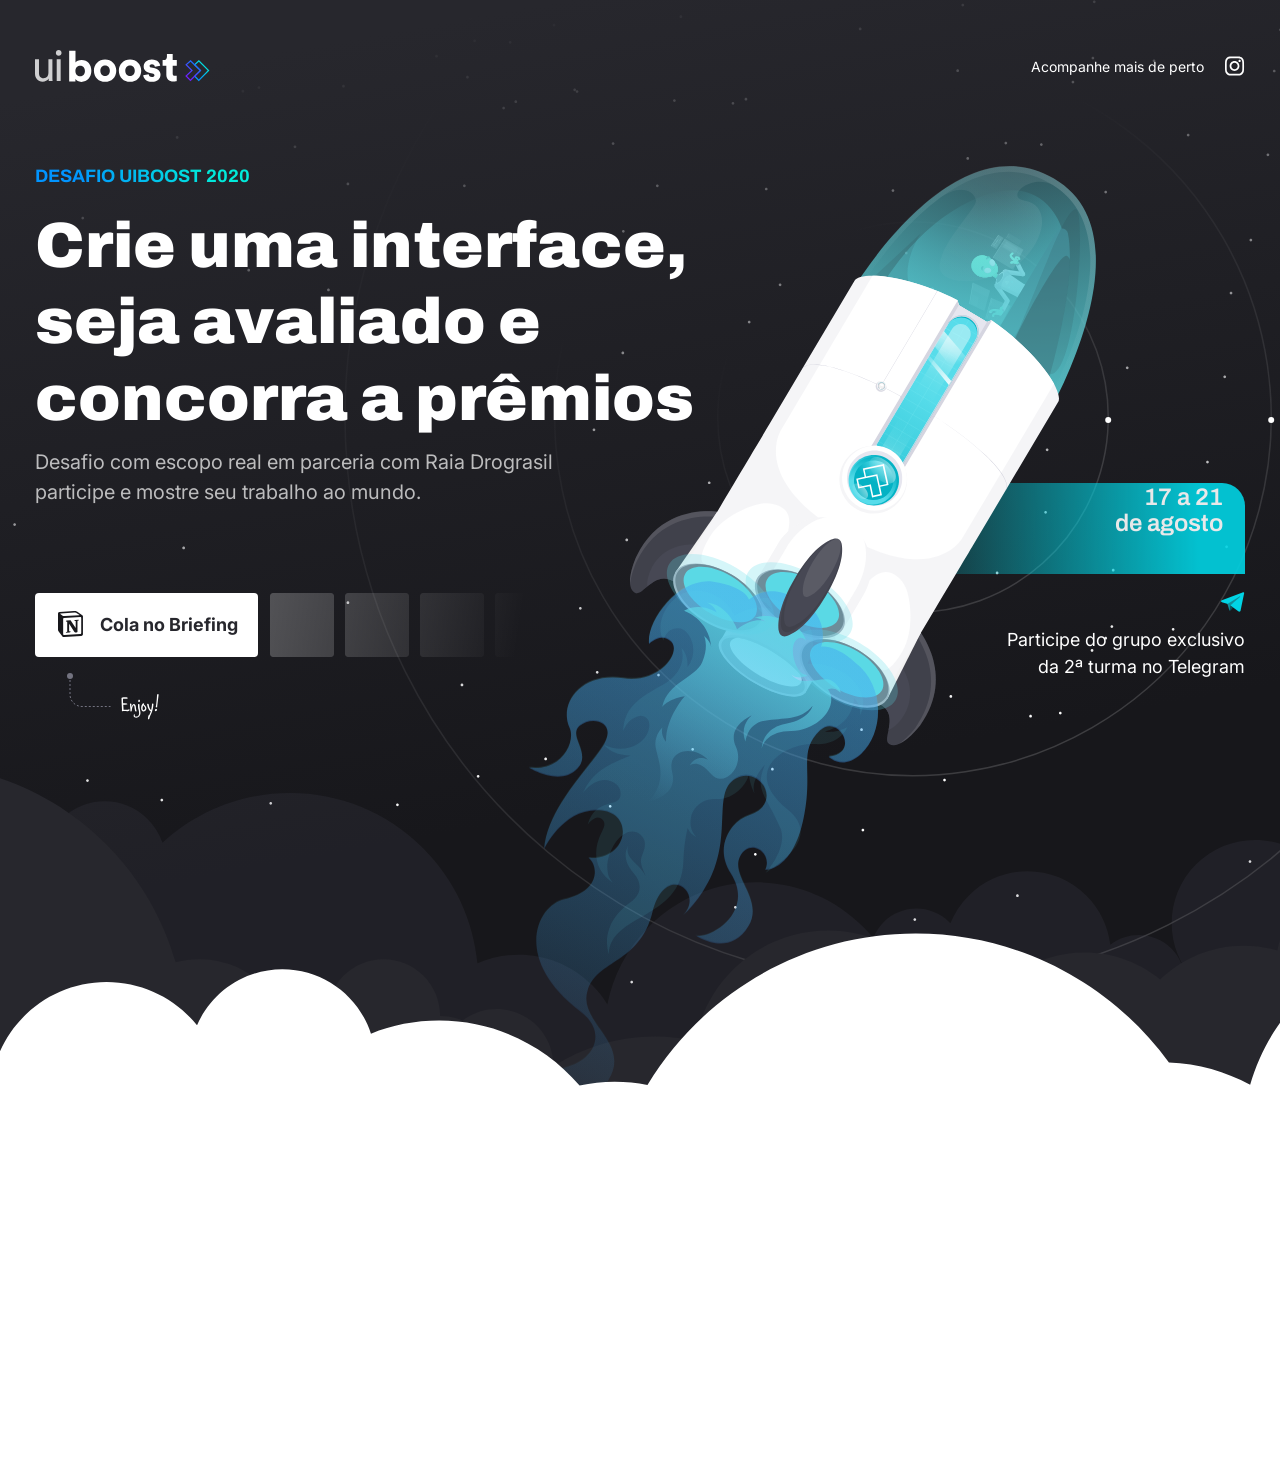
==== index.html @ fb426261 "Add files via upload" ====
<!DOCTYPE html>
<html lang="pt-br">

<head>
    <meta charset="UTF-8">
    <meta http-equiv="X-UA-Compatible" content="IE=edge">
    <meta name="viewport" content="width=device-width, initial-scale=1.0">
    <link rel="stylesheet" href="./css/index.css">
    <title>UiBoost</title>
</head>

<body>

    <header>
        <div class="top container">
            <nav>
                <img class="logo" src="./assets/logo-uiboost-header.svg" alt="">
                <a href="">
                    Acompanhe mais de perto
                    <img src="assets/icon-instagram.svg" alt="">
                </a>
            </nav>
        </div>
    </header>

    <section id="hero">
        <div class="container">
            <div class="text">
                <span class="challenge">Desafio uiboost 2020</span>
                <h1>Crie uma interface, <br /> seja avaliado e <br /> concorra a prêmios</h1>
                <p>Desafio com escopo real em parceria com Raia Drograsil <br /> participe e mostre seu trabalho ao
                    mundo.</p>
                <div class="briefing">
                    <img class="enjoy" src="./assets/enjoy.svg" alt="">
                    <button class="btn-white">
                        <img src="./assets/briefing.svg" alt="">
                        Cola no Briefing
                    </button>
                    <img class="colors" src="assets/cta-effect.svg" alt="">
                </div>
            </div>
            <div class="image">
                <div class="space-circles">
                    <div id="circle-1">
                        <img src="./assets/circle-1.svg" alt="">
                        <div class="ellipse">
                            <span></span>
                        </div>
                    </div>
                    <div id="circle-2">
                        <img src="./assets/circle-2.svg" alt="">
                        <div class="ellipse">
                            <span></span>
                        </div>
                    </div>
                    <div id="circle-3">
                        <img src="./assets/circle-3.svg" alt="">
                        <div class="ellipse">
                            <span></span>
                        </div>
                    </div>
                </div>
                <img class="rocket" src="./assets/rocket.svg" alt="">
                <div class="info">
                    <div class="date">
                        <h3>17 a 21 <br /> de agosto</h3>
                    </div>
                    <img src="./assets/plane.svg" alt="">
                    <span>Participe do grupo exclusivo <br />da 2ª turma no Telegram</span>
                </div>
            </div>
        </div>
        
        <img id="cloud-1" src="./assets/cloud-3.svg" alt="">
        <img id="cloud-2" src="./assets/cloud-2.svg" alt="">
        <img id="cloud-3" src="./assets/cloud-1.svg" alt="">

    </section>

</body>

</html>
---- css/index.css ----
@import url("https://fonts.googleapis.com/css2?family=Archivo:wght@600;700;900&family=Inter:wght@400;500;700&display=swap");
* {
  margin: 0;
  padding: 0;
  -webkit-box-sizing: border-box;
          box-sizing: border-box;
  text-decoration: none;
  font-family: 'Inter', sans-serif;
}

html {
  font-size: 62.5%;
  overflow-x: hidden;
}

ul {
  list-style: none;
}

button {
  cursor: pointer;
  background-color: transparent;
}

h1, h2, h3, h4 {
  font-family: 'Archivo', sans-serif;
}

h1 {
  font-size: 6.4rem;
  font-weight: 900;
  color: #FFFFFF;
  line-height: 120%;
}

h2 {
  font-size: 3.2rem;
  font-weight: 600;
}

h3 {
  font-size: 2.4rem;
  font-weight: 600;
}

h4 {
  font-size: 2.0rem;
  font-weight: 600;
}

header {
  margin-top: 5rem;
  width: 100%;
  position: absolute;
  top: 0;
  z-index: 9999;
}

header nav {
  display: -webkit-box;
  display: -ms-flexbox;
  display: flex;
  -webkit-box-align: center;
      -ms-flex-align: center;
          align-items: center;
  -webkit-box-pack: justify;
      -ms-flex-pack: justify;
          justify-content: space-between;
}

header nav .logo {
  width: 100%;
  max-width: 17.5rem;
  height: 3.2rem;
}

header nav a {
  width: 100%;
  max-width: 21.4rem;
  height: 100%;
  font-size: 1.4rem;
  color: #FFF;
  line-height: 150%;
  display: -webkit-box;
  display: -ms-flexbox;
  display: flex;
  -webkit-box-align: center;
      -ms-flex-align: center;
          align-items: center;
  -webkit-box-pack: justify;
      -ms-flex-pack: justify;
          justify-content: space-between;
}

header nav a img {
  height: 20px;
  width: 20px;
}

#hero {
  position: relative;
  padding-top: 8.3rem;
  background: linear-gradient(169.86deg, #27272D 7.59%, rgba(39, 39, 45, 0) 68.32%), url("../../assets/stars.svg") no-repeat top;
  background-size: cover;
}

#hero .container {
  margin-top: 8.3rem;
  display: -webkit-box;
  display: -ms-flexbox;
  display: flex;
}

#hero .container .text {
  width: 100%;
  max-width: 71.8rem;
  height: 50.3rem;
}

#hero .container .text .challenge {
  font-size: 1.8rem;
  font-family: 'Archivo', sans-serif;
  text-transform: uppercase;
  line-height: 120%;
  font-weight: 700;
  background: linear-gradient(37.87deg, #0194FF 20.9%, #01EADA 78.55%);
  background-clip: text;
  -webkit-background-clip: text;
  -webkit-text-fill-color: transparent;
}

#hero .container .text h1 {
  margin-top: 2rem;
}

#hero .container .text p {
  font-size: 2rem;
  color: rgba(255, 255, 255, 0.7);
  line-height: 150%;
  margin-top: .9rem;
}

#hero .container .text .briefing {
  width: 100%;
  max-width: 59.9rem;
  height: 6.4rem;
  margin-top: 8.6rem;
  display: -webkit-box;
  display: -ms-flexbox;
  display: flex;
  position: relative;
}

#hero .container .text .briefing .enjoy {
  position: absolute;
  top: 8rem;
  left: 3.2rem;
}

#hero .container .text .briefing .btn-white {
  width: 100%;
  max-width: 22.3rem;
  background: #FFFF;
  border: none;
  border-radius: 4px;
  color: #27272D;
  display: -webkit-box;
  display: -ms-flexbox;
  display: flex;
  -webkit-box-align: center;
      -ms-flex-align: center;
          align-items: center;
  -webkit-box-pack: justify;
      -ms-flex-pack: justify;
          justify-content: space-between;
  font-weight: 700;
  font-size: 1.8rem;
  line-height: 150%;
  height: 100%;
  padding: 1.8rem 2rem 1.9rem 2.3rem;
  margin-right: 1.2rem;
}

#hero .container .text .briefing .colors {
  width: 100%;
  max-width: 36.4rem;
}

#hero .container .image {
  position: relative;
  height: 94.283rem;
  width: 100%;
  max-width: 75rem;
  margin-left: -25.8rem;
  pointer-events: none;
}

#hero .container .image .rocket {
  position: relative;
  width: 100%;
  max-width: 60.09rem;
  height: 94.283rem;
  z-index: 4;
}

#hero .container .image .info {
  position: absolute;
  width: 100%;
  max-width: 37rem;
  height: 20.3rem;
  top: 31.7rem;
  right: 0;
  text-align: right;
  display: -webkit-box;
  display: -ms-flexbox;
  display: flex;
  -webkit-box-orient: vertical;
  -webkit-box-direction: normal;
      -ms-flex-direction: column;
          flex-direction: column;
}

#hero .container .image .info .date {
  position: relative;
  background: linear-gradient(268.59deg, #01D4E4 12.6%, rgba(1, 148, 255, 0) 98.81%);
  opacity: 0.9;
  padding: 0.1rem 2.2rem 3.8rem 0;
  border-radius: 0 23px 0 0;
  z-index: 1;
}

#hero .container .image .info .date h3 {
  color: #FFFF;
}

#hero .container .image .info img {
  -ms-flex-item-align: end;
      align-self: flex-end;
  margin-top: 1.8rem;
  width: 2.417rem;
  height: 2rem;
}

#hero .container .image .info span {
  margin-top: 1.4rem;
  font-size: 1.8rem;
  line-height: 150%;
  color: #FFFF;
}

#hero .container .image .space-circles {
  position: absolute;
  width: 1138px;
  height: 1138px;
  bottom: 12.3rem;
  left: -15.1rem;
}

#hero .container .image .space-circles #circle-1, #hero .container .image .space-circles #circle-2, #hero .container .image .space-circles #circle-3 {
  position: absolute;
  display: -webkit-box;
  display: -ms-flexbox;
  display: flex;
  -webkit-box-align: center;
      -ms-flex-align: center;
          align-items: center;
  -webkit-box-pack: center;
      -ms-flex-pack: center;
          justify-content: center;
}

#hero .container .image .space-circles #circle-1 .ellipse, #hero .container .image .space-circles #circle-2 .ellipse, #hero .container .image .space-circles #circle-3 .ellipse {
  position: relative;
}

#hero .container .image .space-circles #circle-1 .ellipse span, #hero .container .image .space-circles #circle-2 .ellipse span, #hero .container .image .space-circles #circle-3 .ellipse span {
  position: absolute;
  width: 6px;
  height: 6px;
  background: white;
  pointer-events: all;
  border-radius: 50%;
  -webkit-transform: translateX(-80%);
          transform: translateX(-80%);
}

#hero .container .image .space-circles #circle-1 .ellipse span::after, #hero .container .image .space-circles #circle-2 .ellipse span::after, #hero .container .image .space-circles #circle-3 .ellipse span::after {
  content: '';
  position: absolute;
  width: 0px;
  height: 0px;
  border: 1px solid rgba(255, 255, 255, 0.2);
  top: 50%;
  left: 50%;
  -webkit-transform: translate(-50%, -50%);
          transform: translate(-50%, -50%);
  border-radius: 50%;
  opacity: 0;
}

#hero .container .image .space-circles #circle-1 .ellipse span:hover, #hero .container .image .space-circles #circle-2 .ellipse span:hover, #hero .container .image .space-circles #circle-3 .ellipse span:hover {
  width: 10px;
  height: 10px;
}

#hero .container .image .space-circles #circle-1 .ellipse span:hover::after, #hero .container .image .space-circles #circle-2 .ellipse span:hover::after, #hero .container .image .space-circles #circle-3 .ellipse span:hover::after {
  width: 28px;
  height: 28px;
  opacity: 1;
}

#hero .container .image .space-circles #circle-1 {
  -webkit-animation: rotating 30s linear infinite;
          animation: rotating 30s linear infinite;
}

#hero .container .image .space-circles #circle-1 img {
  -webkit-transform: rotate(175deg);
          transform: rotate(175deg);
}

#hero .container .image .space-circles #circle-2 {
  top: 21rem;
  left: 21rem;
  -webkit-animation: rotating-reverse 20s linear infinite;
          animation: rotating-reverse 20s linear infinite;
}

#hero .container .image .space-circles #circle-2 img {
  -webkit-transform: rotate(150deg);
          transform: rotate(150deg);
}

#hero .container .image .space-circles #circle-3 {
  top: 37.3rem;
  left: 37.3rem;
  -webkit-animation: rotating 15s linear infinite;
          animation: rotating 15s linear infinite;
}

#hero .container .image .space-circles #circle-3 img {
  -webkit-transform: rotate(160deg);
          transform: rotate(160deg);
}

#hero #cloud-1, #hero #cloud-2, #hero #cloud-3 {
  position: absolute;
}

#hero #cloud-1 {
  width: 1295.52px;
  height: 392.57px;
  bottom: -7.7rem;
  z-index: 1;
  left: 50%;
  -webkit-transform: translateX(calc(-50% + 51px));
          transform: translateX(calc(-50% + 51px));
}

#hero #cloud-2 {
  min-width: 1951.31px;
  height: 645.03px;
  bottom: -30rem;
  left: 50%;
  -webkit-transform: translateX(-50%);
          transform: translateX(-50%);
  right: 0;
  z-index: 3;
}

#hero #cloud-3 {
  min-width: 1994px;
  height: 662.03px;
  bottom: -35.2rem;
  left: 50%;
  -webkit-transform: translateX(-50%);
          transform: translateX(-50%);
  right: 0;
  z-index: 4;
}

@-webkit-keyframes rotating {
  0% {
    -webkit-transform: rotate(0deg);
            transform: rotate(0deg);
  }
  100% {
    -webkit-transform: rotate(360deg);
            transform: rotate(360deg);
  }
}

@keyframes rotating {
  0% {
    -webkit-transform: rotate(0deg);
            transform: rotate(0deg);
  }
  100% {
    -webkit-transform: rotate(360deg);
            transform: rotate(360deg);
  }
}

@-webkit-keyframes rotating-reverse {
  0% {
    -webkit-transform: rotate(0deg);
            transform: rotate(0deg);
  }
  100% {
    -webkit-transform: rotate(-360deg);
            transform: rotate(-360deg);
  }
}

@keyframes rotating-reverse {
  0% {
    -webkit-transform: rotate(0deg);
            transform: rotate(0deg);
  }
  100% {
    -webkit-transform: rotate(-360deg);
            transform: rotate(-360deg);
  }
}

body {
  background-color: #17171B;
}

.container {
  width: 100%;
  max-width: 1240px;
  margin: 0 auto;
  padding: 0 15px;
}
/*# sourceMappingURL=index.css.map */
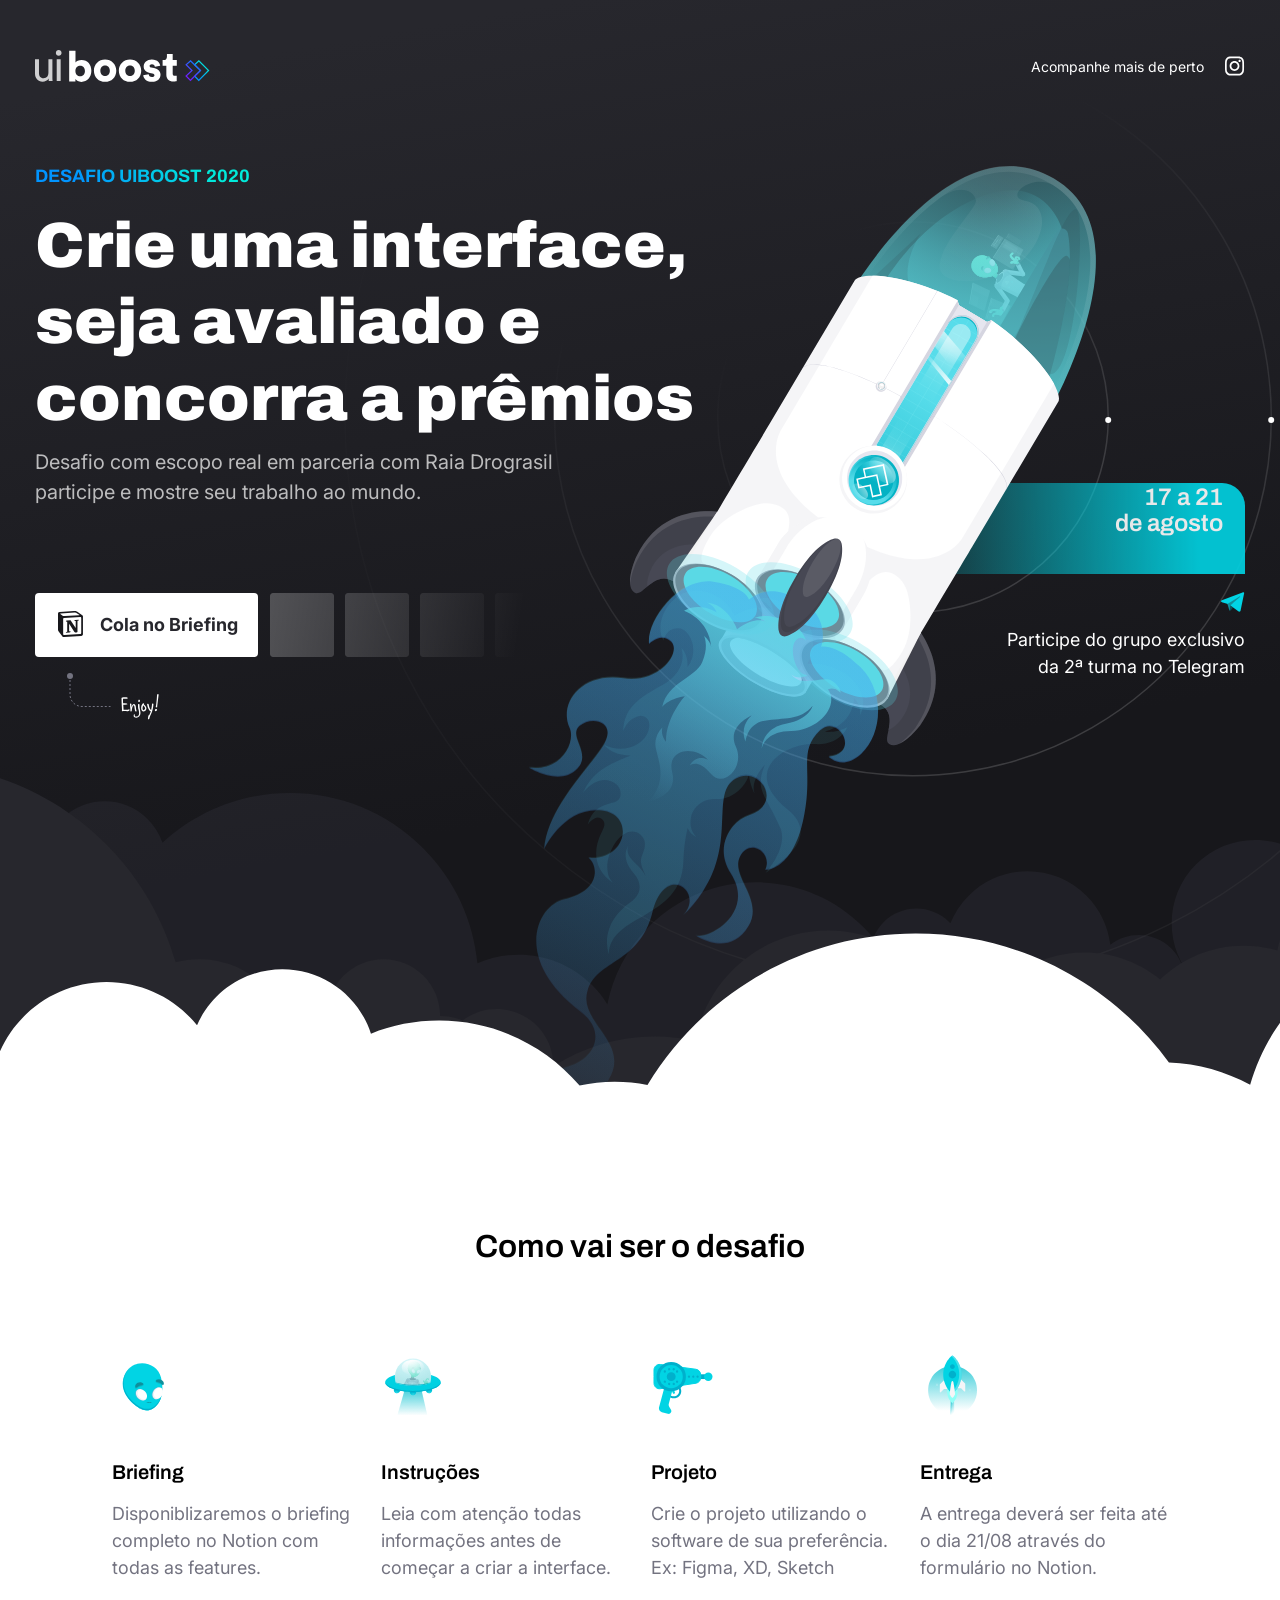
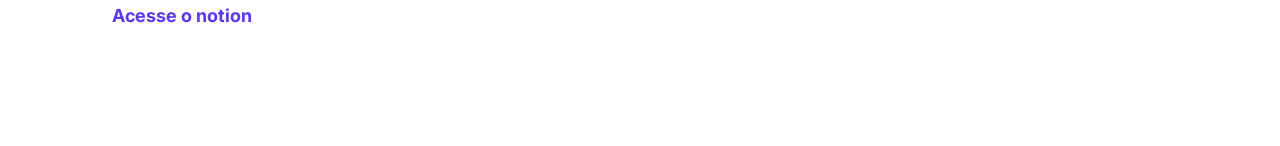
==== commit 5e16cd0d: "Add files via upload" ====
--- a/index.html
+++ b/index.html
@@ -70,13 +70,44 @@
                 </div>
             </div>
         </div>
-        
+
         <img id="cloud-1" src="./assets/cloud-3.svg" alt="">
         <img id="cloud-2" src="./assets/cloud-2.svg" alt="">
         <img id="cloud-3" src="./assets/cloud-1.svg" alt="">
 
     </section>
 
+    <section id="challenge">
+        <div class="container">
+            <h2>Como vai ser o desafio</h2>
+            <div class="items">
+                <div class="item">
+                    <img src="./assets/brief.svg" alt="">
+                    <h4>Briefing</h4>
+                    <p>Disponiblizaremos o briefing completo no Notion com todas as features.</p>
+                </div>
+                <div class="item">
+                    <img src="./assets/instructions.svg" alt="">
+                    <h4>Instruções</h4>
+                    <p>Leia com atenção todas informações antes de começar a criar a interface.</p>
+                </div>
+                <div class="item">
+                    <img src="./assets/project.svg" alt="">
+                    <h4>Projeto</h4>
+                    <p>Crie o projeto utilizando o software de sua preferência. Ex: Figma, XD, Sketch</p>
+                </div>
+                <div class="item">
+                    <img src="./assets/entrega.svg" alt="">
+                    <h4>Entrega</h4>
+                    <p>A entrega deverá ser feita até o dia 21/08 através do formulário no Notion.</p>
+                </div>
+            </div>
+            <div class="acess">
+                <a href="">Acesse o notion</a>
+            </div>
+        </div>
+    </section>
+
 </body>
 
 </html>
--- a/css/index.css
+++ b/css/index.css
@@ -100,8 +100,7 @@
 #hero {
   position: relative;
   padding-top: 8.3rem;
-  background: linear-gradient(169.86deg, #27272D 7.59%, rgba(39, 39, 45, 0) 68.32%), url("../../assets/stars.svg") no-repeat top;
-  background-size: cover;
+  background: linear-gradient(169.86deg, #27272D 7.59%, rgba(39, 39, 45, 0) 68.32%), url(https://raw.githubusercontent.com/Hudsonhfreitas/UiBoost/ceaa1f9ab8285c795a08a323180c3e9080c574b5/assets/stars.svg) no-repeat;
 }
 
 #hero .container {
@@ -112,6 +111,8 @@
 }
 
 #hero .container .text {
+  position: relative;
+  z-index: 10;
   width: 100%;
   max-width: 71.8rem;
   height: 50.3rem;
@@ -149,6 +150,8 @@
   display: -ms-flexbox;
   display: flex;
   position: relative;
+  opacity: 1;
+  z-index: 9;
 }
 
 #hero .container .text .briefing .enjoy {
@@ -289,13 +292,15 @@
   position: absolute;
   width: 0px;
   height: 0px;
-  border: 1px solid rgba(255, 255, 255, 0.2);
+  border: 1px solid rgba(16, 143, 155, 0.8);
   top: 50%;
   left: 50%;
   -webkit-transform: translate(-50%, -50%);
           transform: translate(-50%, -50%);
   border-radius: 50%;
   opacity: 0;
+  -webkit-animation: planet 3s infinite alternate;
+          animation: planet 3s infinite alternate;
 }
 
 #hero .container .image .space-circles #circle-1 .ellipse span:hover, #hero .container .image .space-circles #circle-2 .ellipse span:hover, #hero .container .image .space-circles #circle-3 .ellipse span:hover {
@@ -317,6 +322,7 @@
 #hero .container .image .space-circles #circle-1 img {
   -webkit-transform: rotate(175deg);
           transform: rotate(175deg);
+  opacity: 0.3;
 }
 
 #hero .container .image .space-circles #circle-2 {
@@ -355,10 +361,12 @@
   left: 50%;
   -webkit-transform: translateX(calc(-50% + 51px));
           transform: translateX(calc(-50% + 51px));
+  -webkit-animation: move 8s ease-out infinite;
+          animation: move 8s ease-out infinite;
 }
 
 #hero #cloud-2 {
-  min-width: 1951.31px;
+  width: 1951.31px;
   height: 645.03px;
   bottom: -30rem;
   left: 50%;
@@ -366,10 +374,12 @@
           transform: translateX(-50%);
   right: 0;
   z-index: 3;
+  -webkit-animation: move 5s 2s ease-out infinite;
+          animation: move 5s 2s ease-out infinite;
 }
 
 #hero #cloud-3 {
-  min-width: 1994px;
+  width: 2061px;
   height: 662.03px;
   bottom: -35.2rem;
   left: 50%;
@@ -423,6 +433,109 @@
   }
 }
 
+@-webkit-keyframes move {
+  0% {
+    left: 50%;
+  }
+  50% {
+    left: calc(50% + 40px);
+  }
+  100% {
+    left: 50%;
+  }
+}
+
+@keyframes move {
+  0% {
+    left: 50%;
+  }
+  50% {
+    left: calc(50% + 40px);
+  }
+  100% {
+    left: 50%;
+  }
+}
+
+@-webkit-keyframes planet {
+  to {
+    width: 28px;
+    height: 28px;
+    opacity: 1;
+  }
+}
+
+@keyframes planet {
+  to {
+    width: 28px;
+    height: 28px;
+    opacity: 1;
+  }
+}
+
+#challenge {
+  position: relative;
+  z-index: 5;
+  padding: 12rem 9.7rem;
+  background: #FFFF;
+}
+
+#challenge .container {
+  display: -webkit-box;
+  display: -ms-flexbox;
+  display: flex;
+  -webkit-box-orient: vertical;
+  -webkit-box-direction: normal;
+      -ms-flex-direction: column;
+          flex-direction: column;
+  -webkit-box-align: center;
+      -ms-flex-align: center;
+          align-items: center;
+}
+
+#challenge .container .items {
+  display: -webkit-box;
+  display: -ms-flexbox;
+  display: flex;
+  -webkit-box-align: center;
+      -ms-flex-align: center;
+          align-items: center;
+  -webkit-box-pack: justify;
+      -ms-flex-pack: justify;
+          justify-content: space-between;
+  margin-top: 9rem;
+  width: 100%;
+}
+
+#challenge .container .items .item {
+  width: 100%;
+  max-width: 24.8rem;
+}
+
+#challenge .container .items .item h4 {
+  line-height: 2.4rem;
+  margin-top: 4rem;
+}
+
+#challenge .container .items .item p {
+  margin-top: 1.6rem;
+  font-size: 1.8rem;
+  line-height: 150%;
+  color: #737380;
+}
+
+#challenge .container .acess {
+  margin-top: 2.4rem;
+  -ms-flex-item-align: start;
+      align-self: flex-start;
+}
+
+#challenge .container .acess a {
+  font-size: 1.8rem;
+  font-weight: 700;
+  color: #5935FF;
+}
+
 body {
   background-color: #17171B;
 }
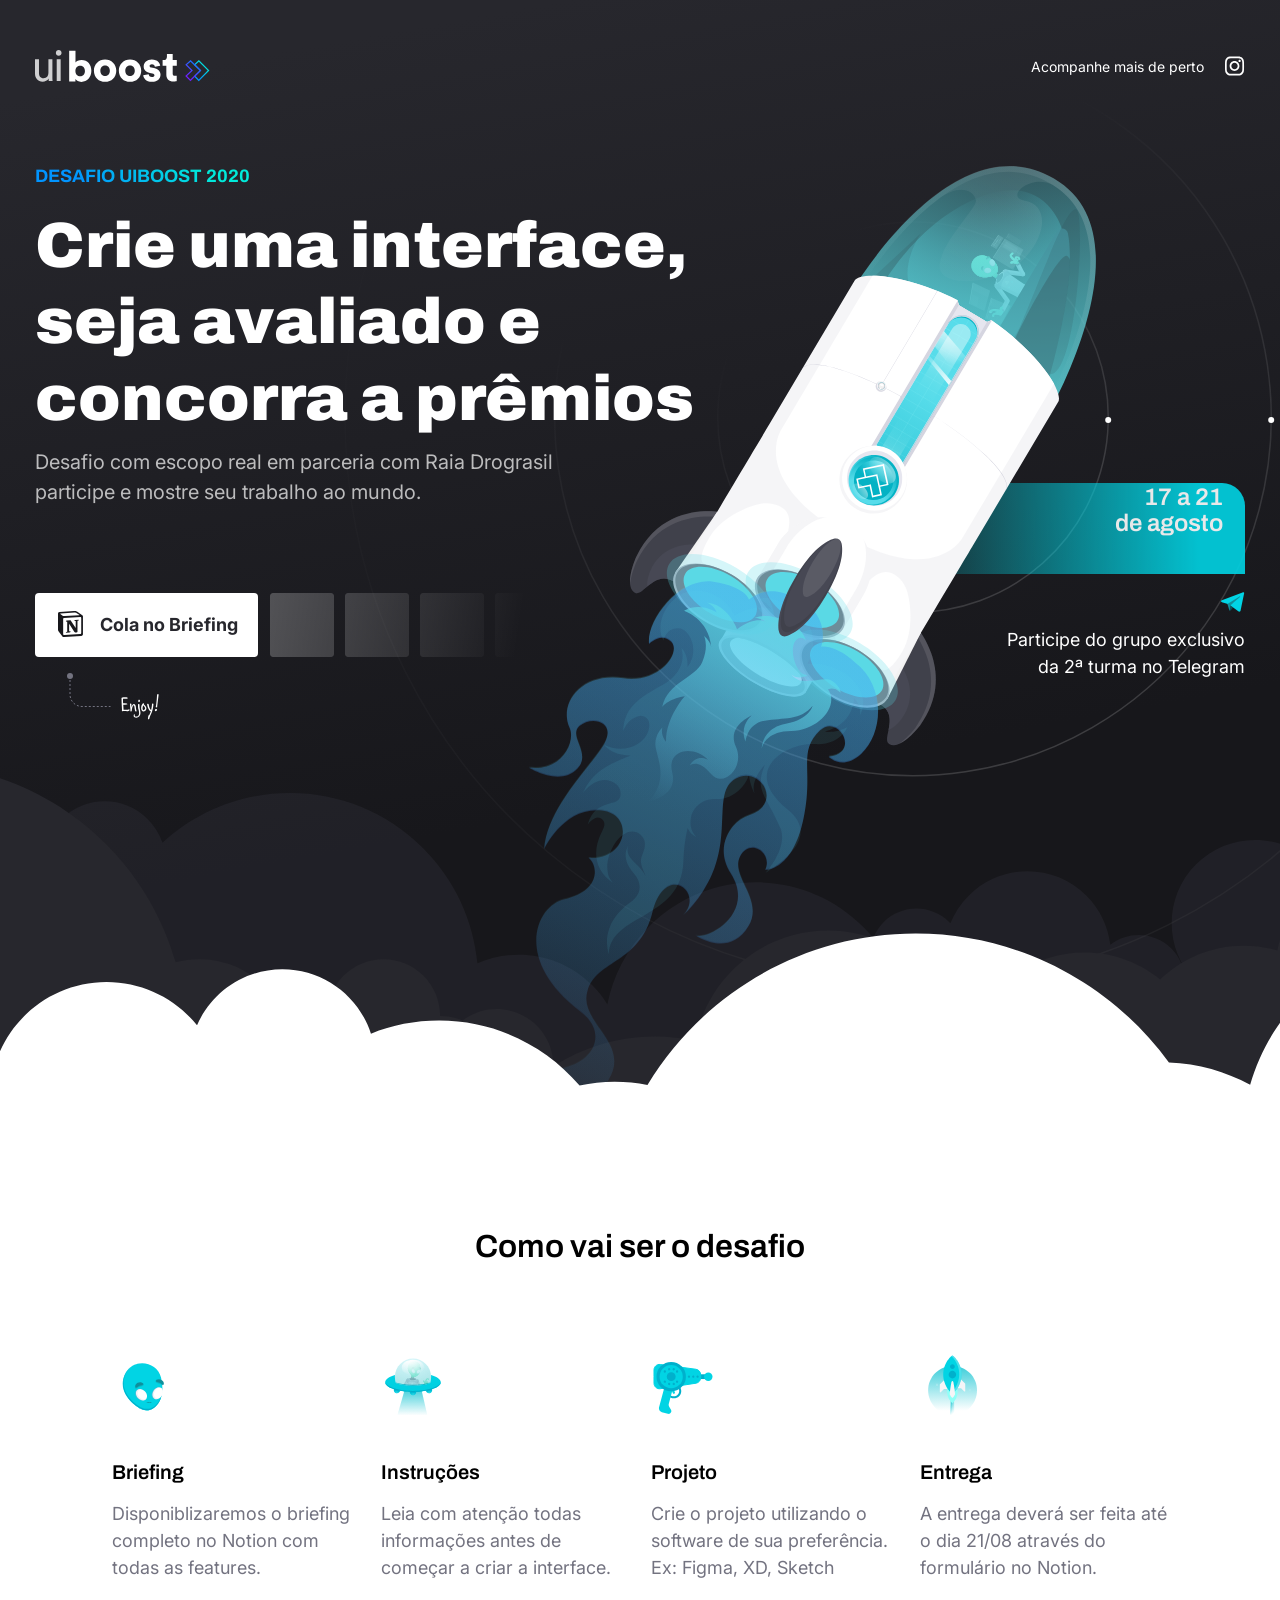
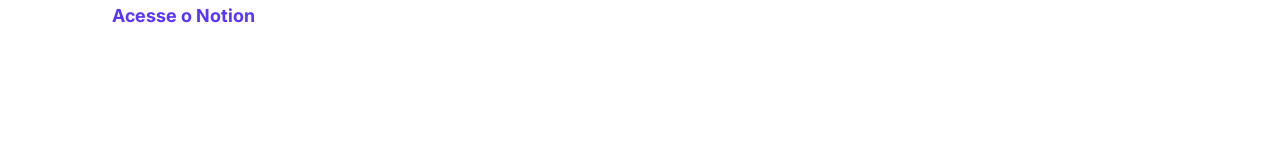
==== commit 3693b997: "Add files via upload" ====
--- a/index.html
+++ b/index.html
@@ -103,7 +103,7 @@
                 </div>
             </div>
             <div class="acess">
-                <a href="">Acesse o notion</a>
+                <a href="">Acesse o Notion</a>
             </div>
         </div>
     </section>
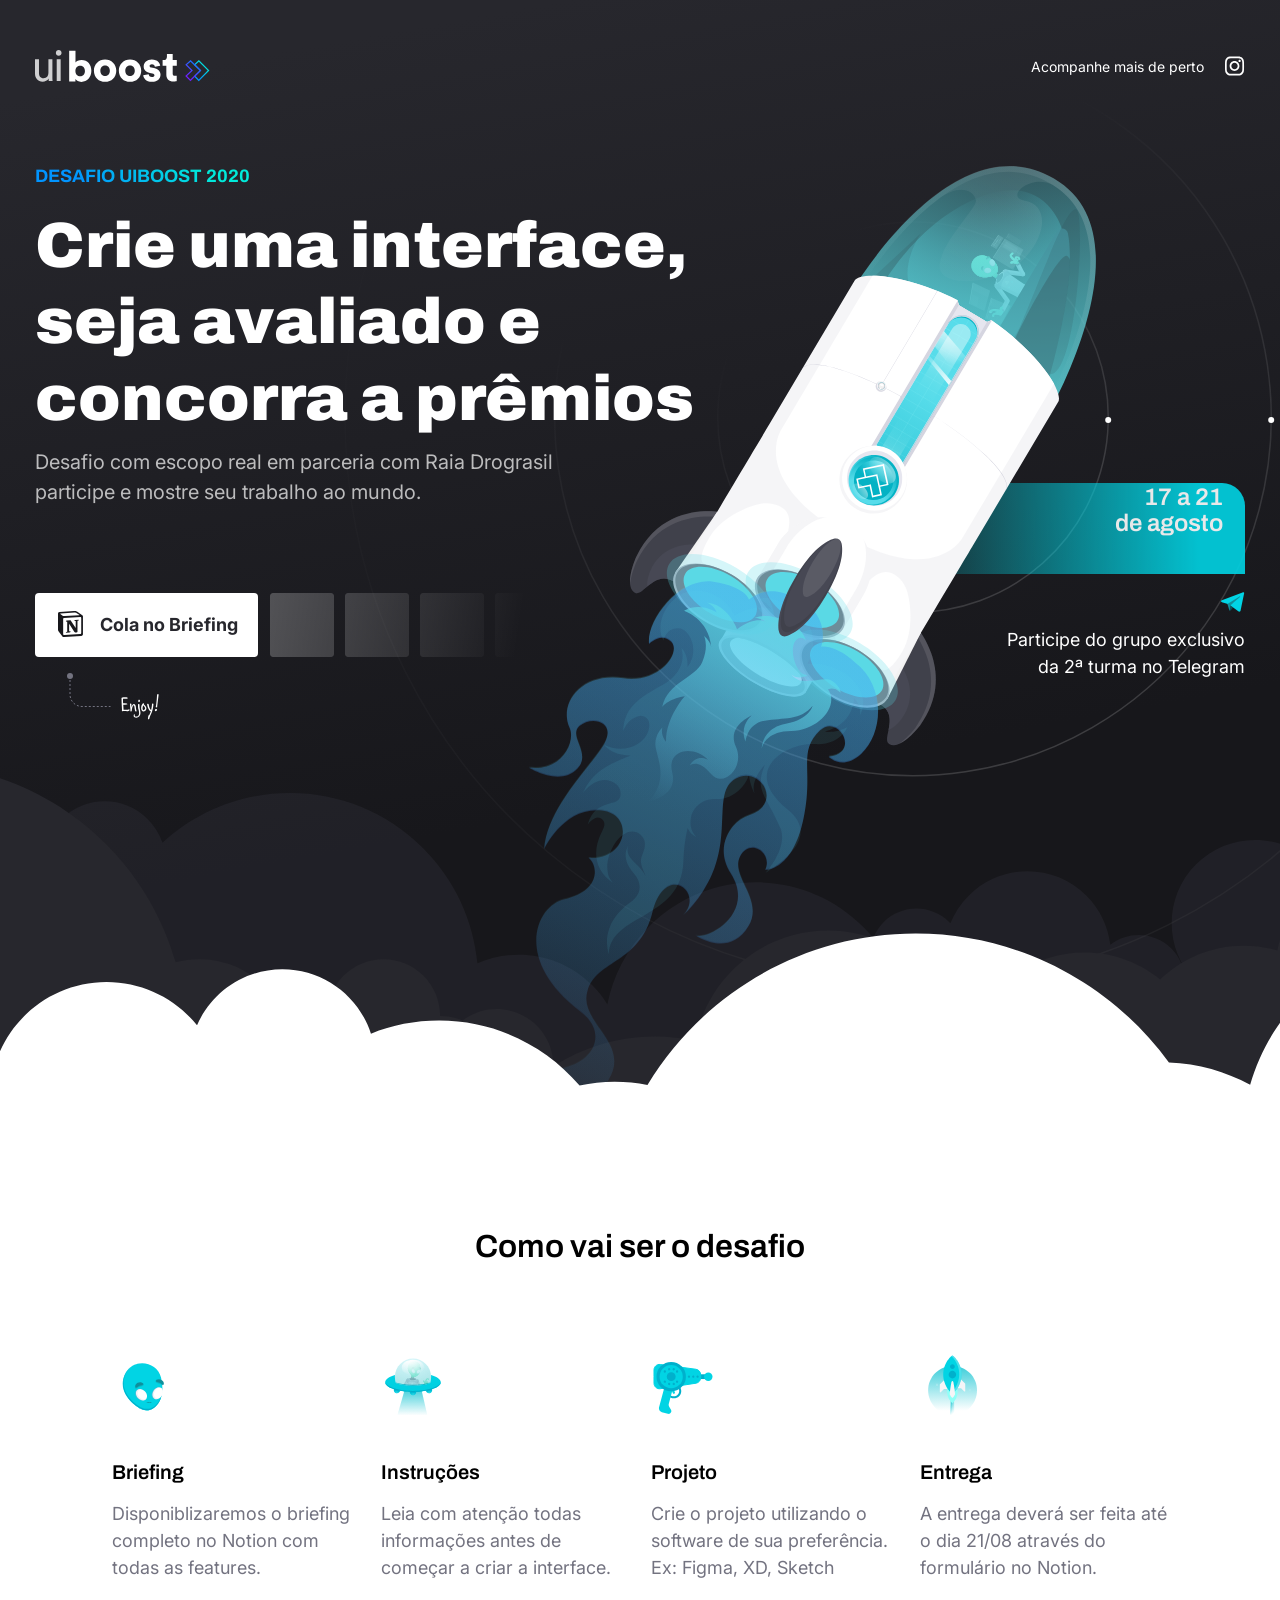
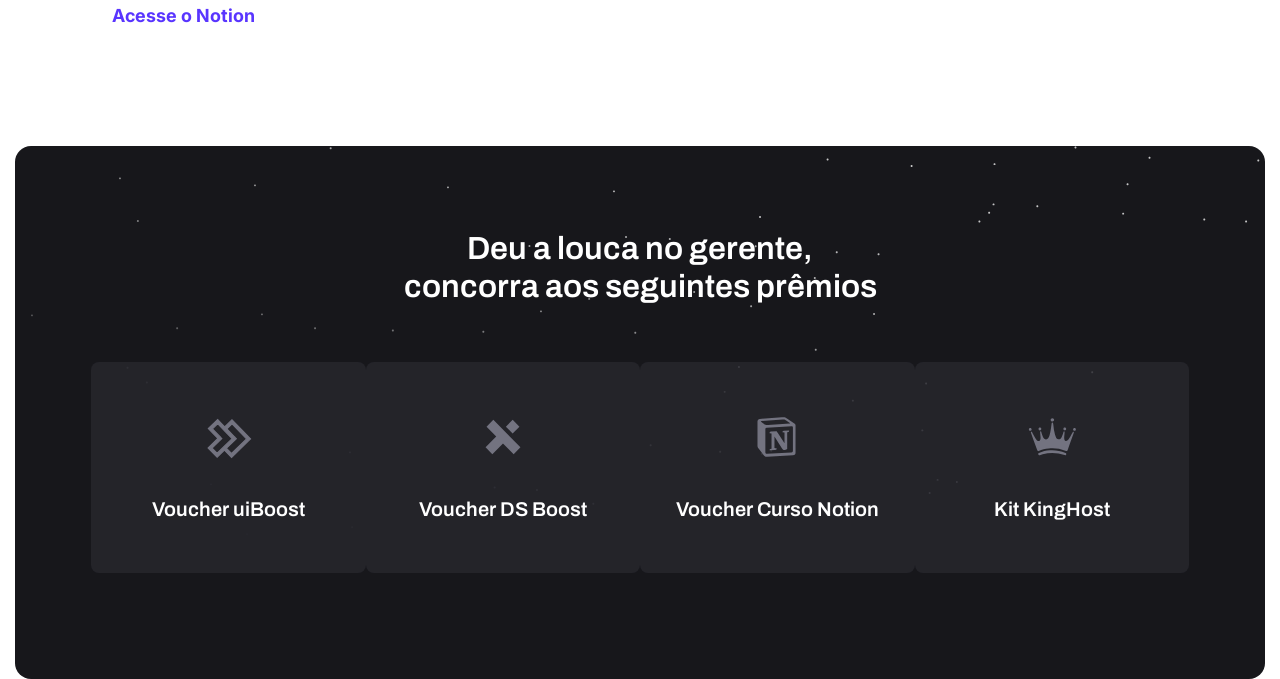
==== commit 2ade8434: "Add files via upload" ====
--- a/index.html
+++ b/index.html
@@ -108,6 +108,32 @@
         </div>
     </section>
 
+    <section id=awards>
+        <div class="container">
+            <div class="main">
+                <h2>Deu a louca no gerente,<br/> concorra aos seguintes prêmios</h2>
+                <div class="cards">
+                    <div class="card">
+                        <img src="./assets/icon-uiboost.svg" alt="">
+                        <h4>Voucher uiBoost</h4>
+                    </div>
+                    <div class="card">
+                        <img src="assets/icon-pixecalst.svg" alt="">
+                        <h4>Voucher DS Boost</h4>
+                    </div>
+                    <div class="card">
+                        <img src="assets/icon-notion.svg" alt="">
+                        <h4>Voucher Curso Notion</h4>
+                    </div>
+                    <div class="card">
+                        <img src="assets/icon-kinghost.svg" alt="">
+                        <h4>Kit KingHost</h4>
+                    </div>
+                </div>
+            </div>
+        </div>
+    </section>
+
 </body>
 
 </html>
--- a/css/index.css
+++ b/css/index.css
@@ -503,6 +503,8 @@
   -webkit-box-pack: justify;
       -ms-flex-pack: justify;
           justify-content: space-between;
+  -ms-flex-wrap: wrap;
+      flex-wrap: wrap;
   margin-top: 9rem;
   width: 100%;
 }
@@ -536,6 +538,74 @@
   color: #5935FF;
 }
 
+#awards {
+  background: #FFFF;
+  width: 100%;
+}
+
+#awards .container {
+  max-width: 1368px;
+}
+
+#awards .container .main {
+  background: url("../../assets/stars2.svg") no-repeat top, #17171B;
+  padding: 8.4rem 7.6rem 10.6rem 7.6rem;
+  border-radius: 16px;
+}
+
+#awards .container .main h2 {
+  color: #FFFF;
+  text-align: center;
+  line-height: 120%;
+}
+
+#awards .container .main .cards {
+  margin-top: 5.5rem;
+  display: -webkit-box;
+  display: -ms-flexbox;
+  display: flex;
+  -webkit-box-align: center;
+      -ms-flex-align: center;
+          align-items: center;
+  -webkit-box-pack: justify;
+      -ms-flex-pack: justify;
+          justify-content: space-between;
+}
+
+#awards .container .main .cards .card {
+  display: -webkit-box;
+  display: -ms-flexbox;
+  display: flex;
+  -webkit-box-align: center;
+      -ms-flex-align: center;
+          align-items: center;
+  -webkit-box-pack: center;
+      -ms-flex-pack: center;
+          justify-content: center;
+  width: 100%;
+  max-width: 28rem;
+  height: 21.1rem;
+  display: flex;
+  -webkit-box-orient: vertical;
+  -webkit-box-direction: normal;
+      -ms-flex-direction: column;
+          flex-direction: column;
+  align-items: center;
+  background: rgba(39, 39, 45, 0.8);
+  border-radius: 8px;
+}
+
+#awards .container .main .cards .card img {
+  width: 4.8rem;
+  height: 4.8rem;
+}
+
+#awards .container .main .cards .card h4 {
+  margin-top: 3.6rem;
+  color: #FFFF;
+  line-height: 120%;
+}
+
 body {
   background-color: #17171B;
 }
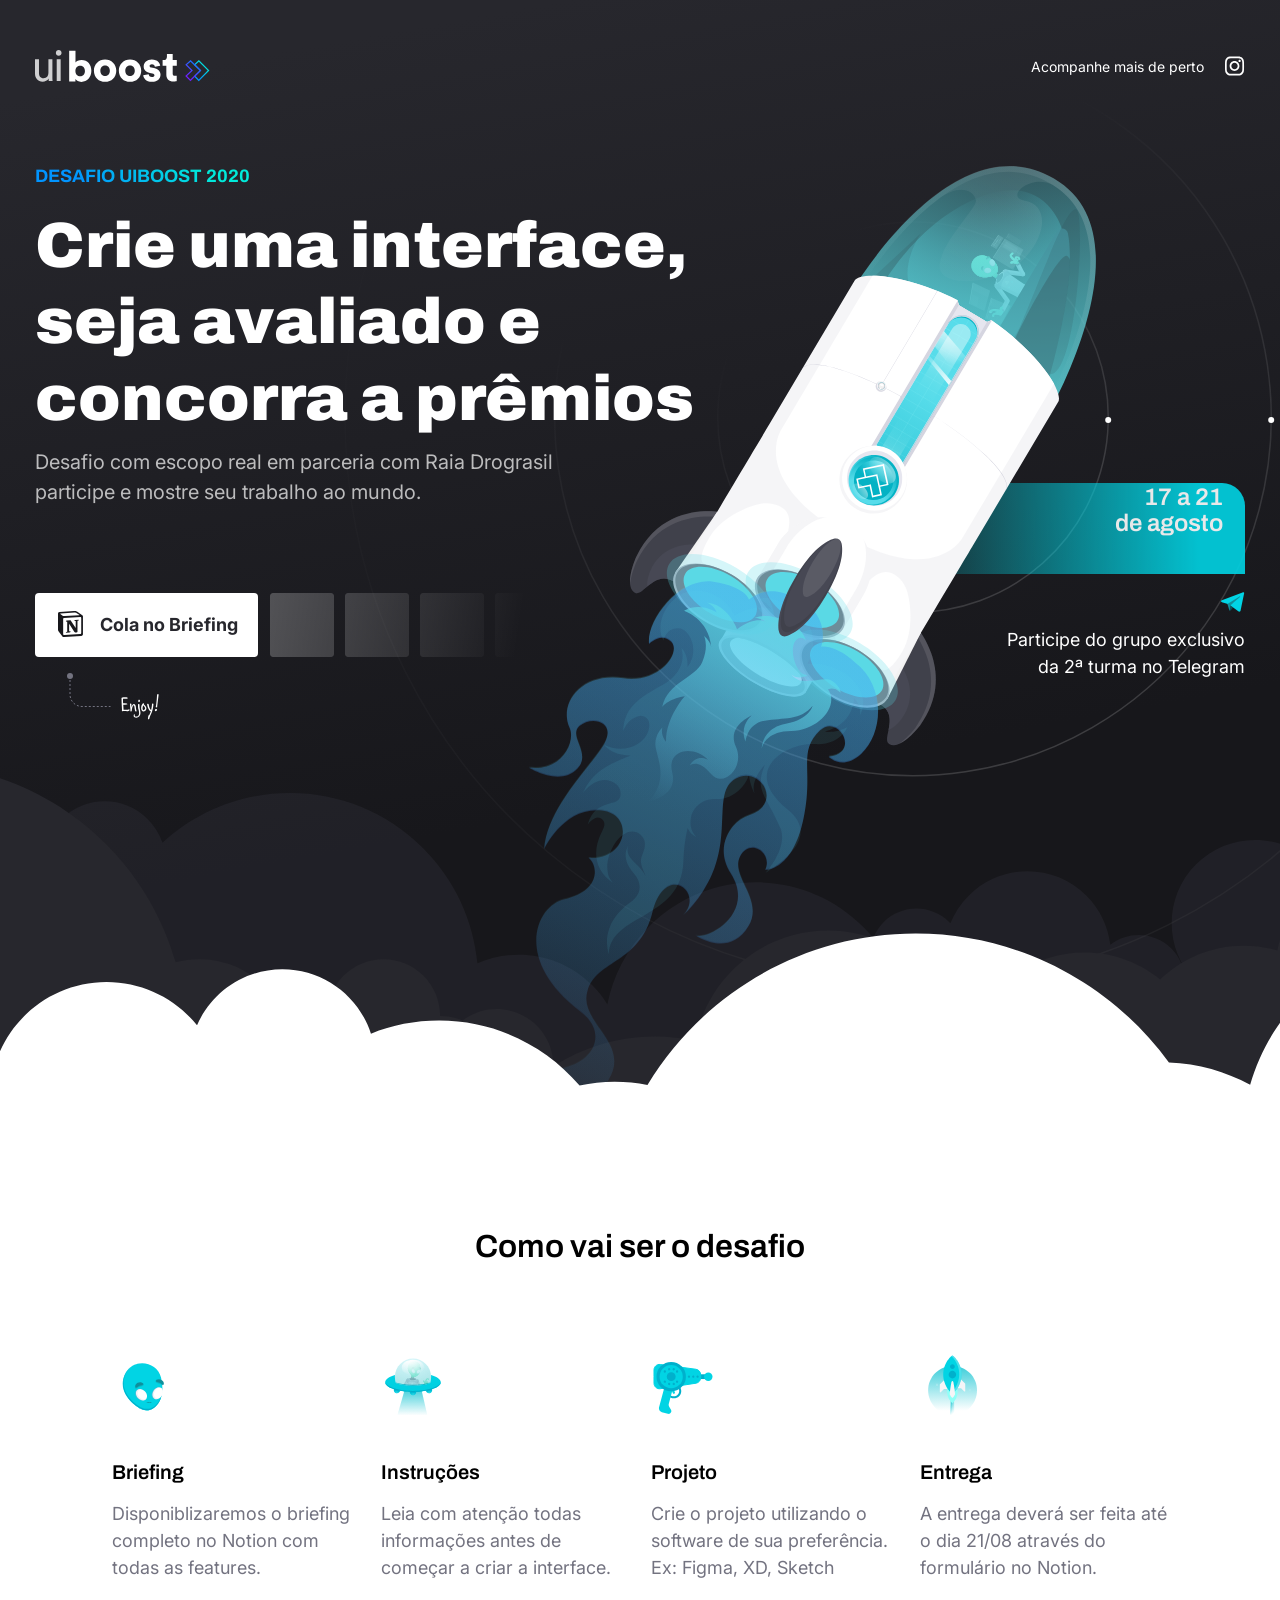
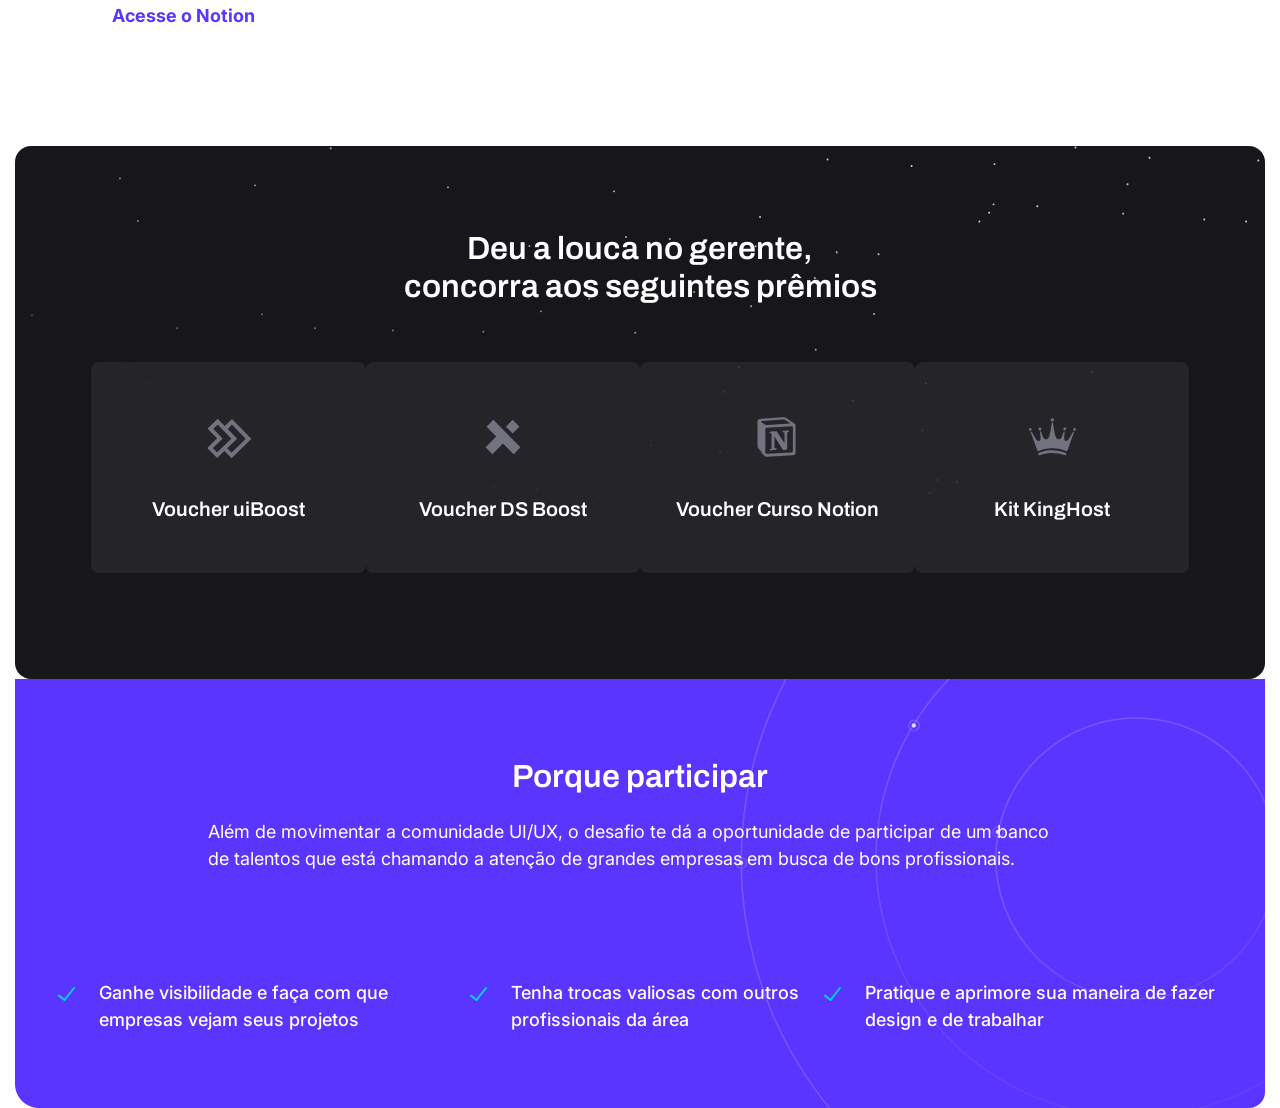
==== commit bf3ed731: "Add files via upload" ====
--- a/index.html
+++ b/index.html
@@ -111,7 +111,7 @@
     <section id=awards>
         <div class="container">
             <div class="main">
-                <h2>Deu a louca no gerente,<br/> concorra aos seguintes prêmios</h2>
+                <h2>Deu a louca no gerente,<br /> concorra aos seguintes prêmios</h2>
                 <div class="cards">
                     <div class="card">
                         <img src="./assets/icon-uiboost.svg" alt="">
@@ -134,6 +134,28 @@
         </div>
     </section>
 
+    <section id="participate">
+        <div class="container">
+            <div class="box">
+                <h2>Porque participar</h2>
+                <p>Além de movimentar a comunidade UI/UX, o desafio te dá a oportunidade de participar de um banco de talentos que está chamando a atenção de grandes empresas em busca de bons profissionais.</p>
+                <ul>
+                    <li>
+                        <img src="./assets/check-icon.svg" alt="">
+                        <p>Ganhe visibilidade e faça com que empresas vejam seus projetos</p>
+                    </li>
+                    <li>
+                        <img src="./assets/check-icon.svg" alt="">
+                        <p>Tenha trocas valiosas com outros profissionais da área </p>
+                    </li>
+                    <li>
+                        <img src="./assets/check-icon.svg" alt="">
+                        <p>Pratique e aprimore sua maneira de fazer design e de trabalhar</p>
+                    </li>
+                </ul>
+            </div>
+        </div>
+    </section>
 </body>
 
 </html>
--- a/css/index.css
+++ b/css/index.css
@@ -606,6 +606,60 @@
   line-height: 120%;
 }
 
+#participate {
+  background: #FFFF;
+}
+
+#participate .container {
+  max-width: 1302px;
+}
+
+#participate .container .box {
+  padding: 8rem 4.3rem 9.6rem 4.3rem;
+  background: url("../../assets/bg-porque_participar.svg") no-repeat;
+  height: 42.9rem;
+  border-radius: 0 0 16px;
+  color: #FFFF;
+  display: -webkit-box;
+  display: -ms-flexbox;
+  display: flex;
+  -webkit-box-orient: vertical;
+  -webkit-box-direction: normal;
+      -ms-flex-direction: column;
+          flex-direction: column;
+  -webkit-box-align: center;
+      -ms-flex-align: center;
+          align-items: center;
+}
+
+#participate .container .box p {
+  margin-top: 2.4rem;
+  font-size: 18px;
+  line-height: 150%;
+  width: 100%;
+  max-width: 86.4rem;
+}
+
+#participate .container .box ul {
+  display: -webkit-box;
+  display: -ms-flexbox;
+  display: flex;
+  margin-top: 8.3rem;
+}
+
+#participate .container .box ul li {
+  display: -webkit-box;
+  display: -ms-flexbox;
+  display: flex;
+}
+
+#participate .container .box ul li p {
+  font-weight: 500;
+  font-size: 1.8rem;
+  line-height: 150%;
+  margin-left: 2.4rem;
+}
+
 body {
   background-color: #17171B;
 }
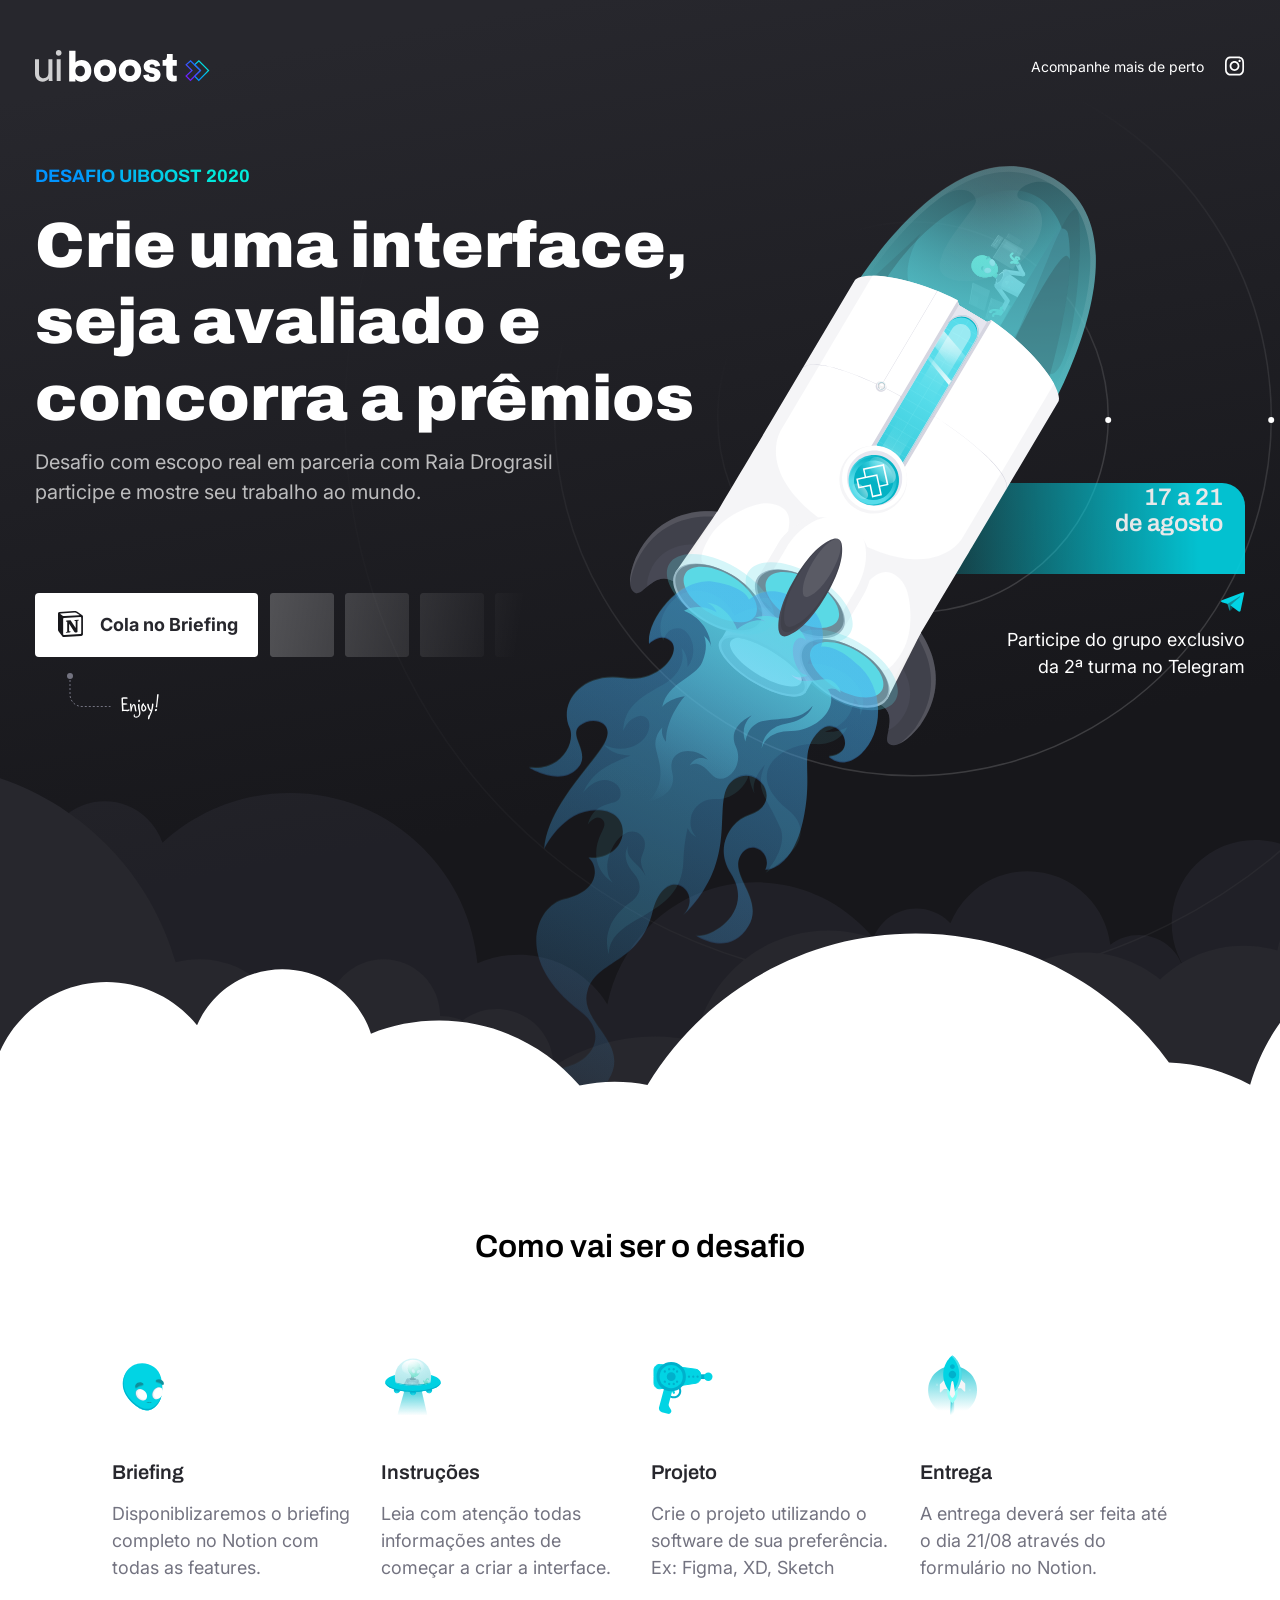
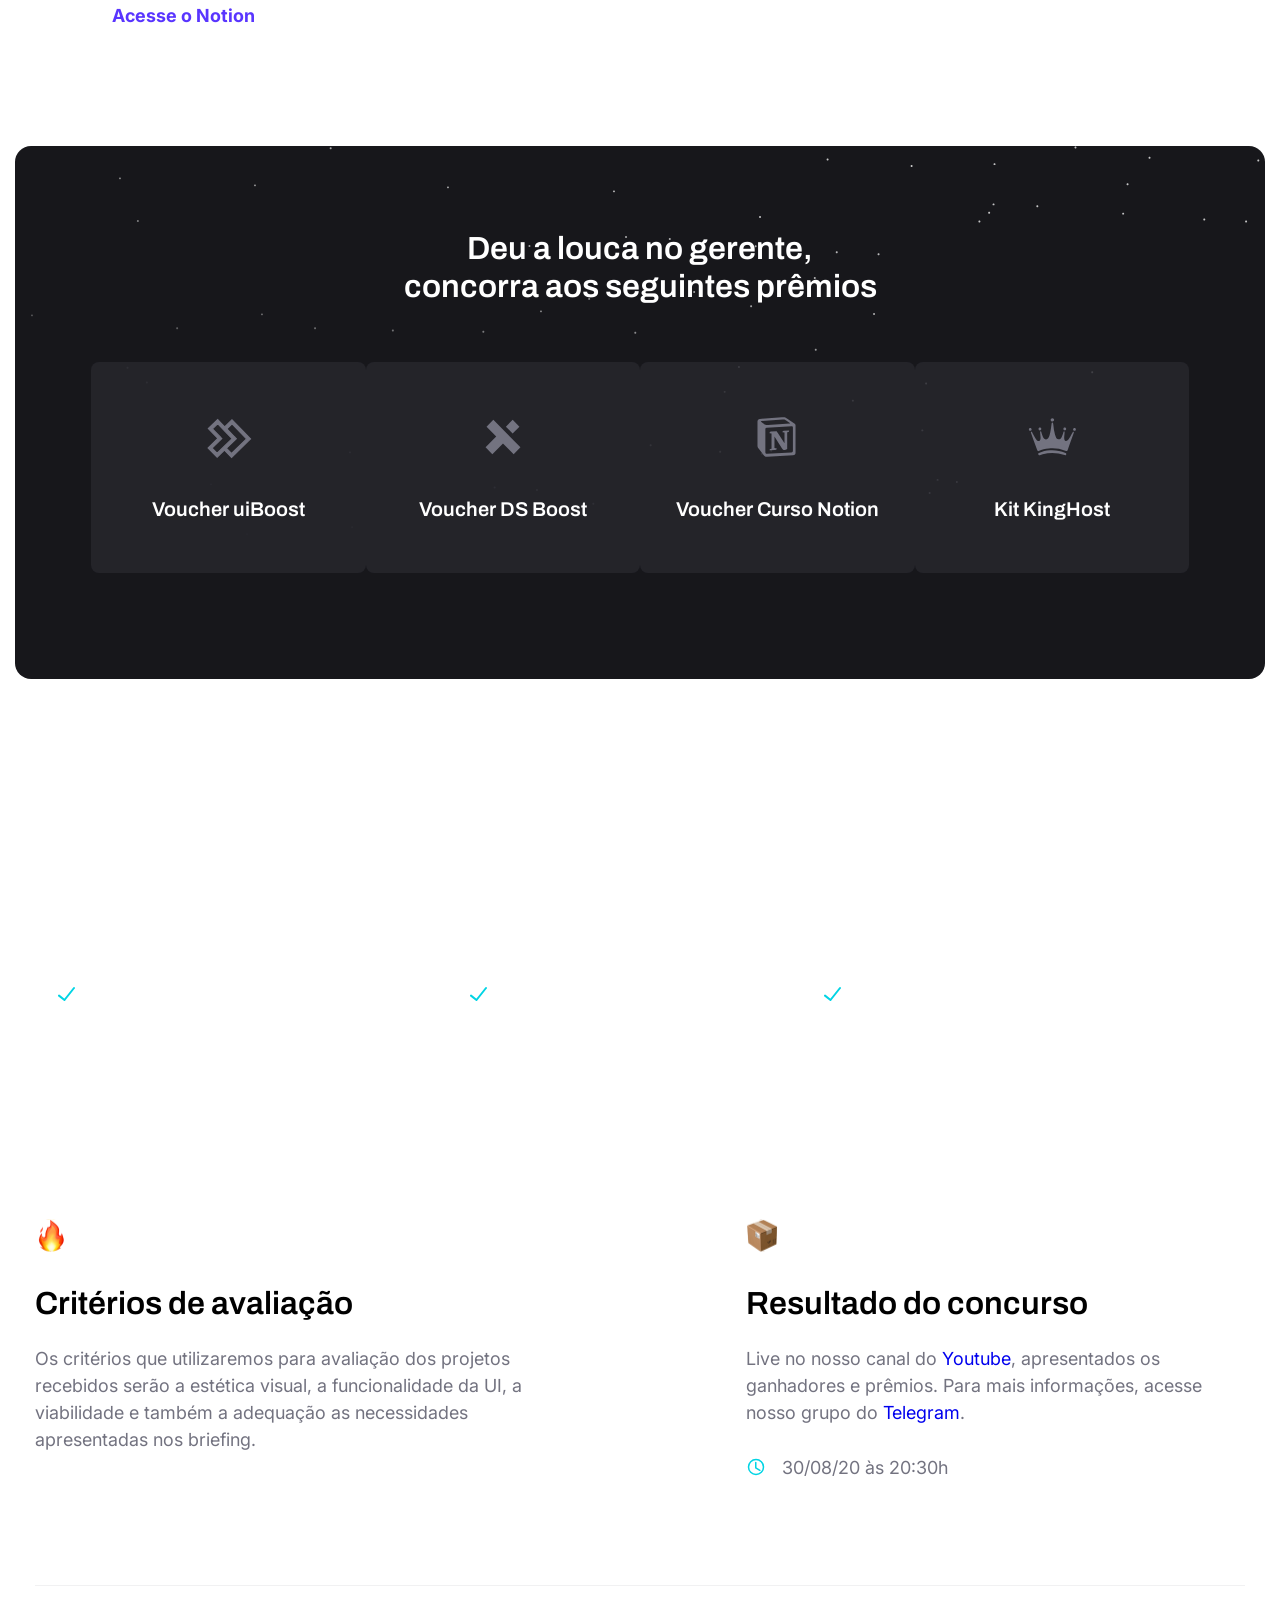
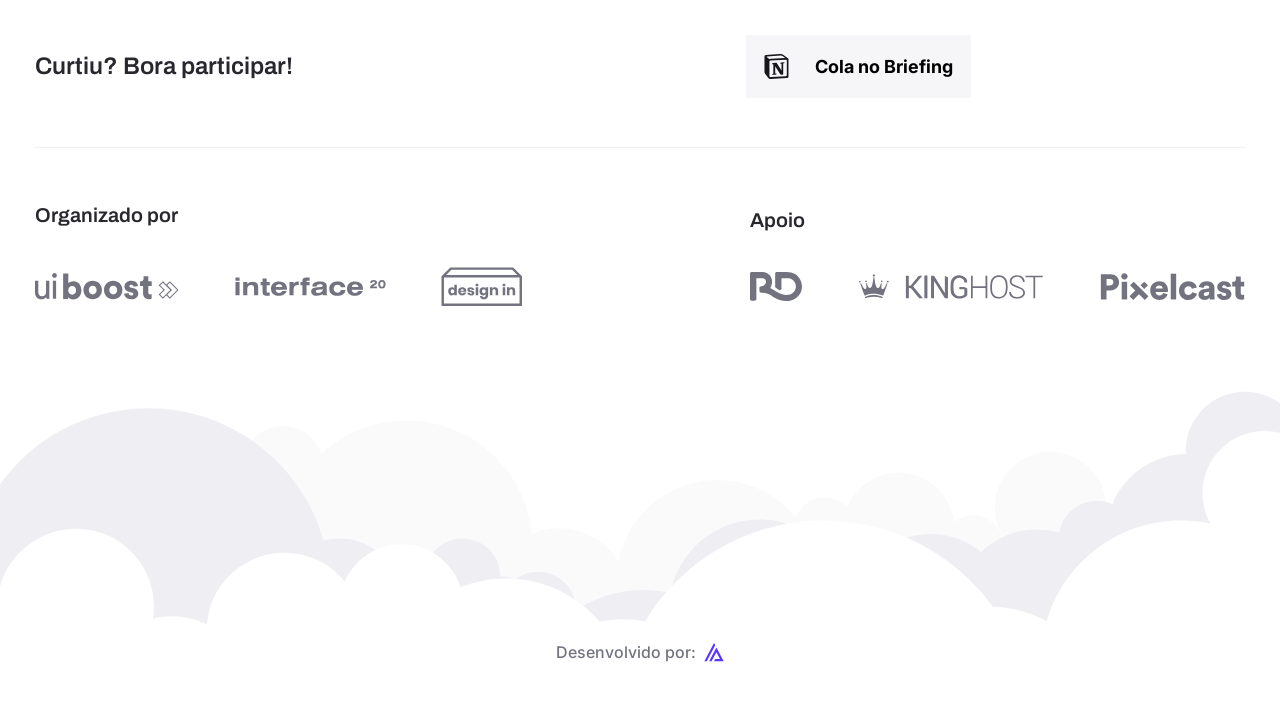
==== commit a94aa871: "Add files via upload" ====
--- a/index.html
+++ b/index.html
@@ -138,7 +138,8 @@
         <div class="container">
             <div class="box">
                 <h2>Porque participar</h2>
-                <p>Além de movimentar a comunidade UI/UX, o desafio te dá a oportunidade de participar de um banco de talentos que está chamando a atenção de grandes empresas em busca de bons profissionais.</p>
+                <p>Além de movimentar a comunidade UI/UX, o desafio te dá a oportunidade de participar de um banco de
+                    talentos que está chamando a atenção de grandes empresas em busca de bons profissionais.</p>
                 <ul>
                     <li>
                         <img src="./assets/check-icon.svg" alt="">
@@ -156,6 +157,70 @@
             </div>
         </div>
     </section>
+
+    <section id="about">
+        <div class="container">
+            <div class="item">
+                <img src="assets/🔥.svg" alt="">
+                <h2>Critérios de avaliação</h2>
+                <p>Os critérios que utilizaremos para avaliação dos projetos recebidos serão a estética visual, a
+                    funcionalidade da UI, a viabilidade e também a adequação as necessidades apresentadas nos briefing.
+                </p>
+            </div>
+            <div class="item">
+                <img src="assets/📦.svg" alt="">
+                <h2>Resultado do concurso</h2>
+                <p>Live no nosso canal do <a href="#">Youtube</a>, apresentados os ganhadores e prêmios. Para mais
+                    informações, acesse nosso grupo do <a href="#">Telegram</a>.</p>
+                <span>
+                    <img src="assets/Alarm, Clock, Time.svg" alt="">
+                    30/08/20 às 20:30h
+                </span>
+            </div>
+        </div>
+    </section>
+
+    <footer>
+        <div class="container">
+            <div class="top">
+                <div class="left">
+                    <h3>Curtiu? Bora participar!</h3>
+                </div>
+                <div class="right">
+                    <button>
+                        <img src="assets/briefing.svg" alt="">
+                        Cola no Briefing
+                    </button>
+                </div>
+            </div>
+            <div class="bottom">
+                <div class="organizedBy">
+                    <h4>Organizado por</h4>
+                    <div class="images">
+                        <img src="assets/logo-uiboost.svg" alt="">
+                        <img src="assets/logo-interface20.svg" alt="">
+                        <img src="assets/logo-designin.svg" alt="">
+                    </div>
+                </div>
+                <div class="supportedBy">
+                    <h4>Apoio</h4>
+                    <div class="images">
+                        <img src="assets/logo-rd.svg" alt="">
+                        <img src="assets/logo-kinghost.svg" alt="">
+                        <img src="assets/logo-pixelcast.svg" alt="">
+                    </div>
+                </div>
+            </div>
+        </div>
+        <div id="clouds-footer">
+            <img src="assets/clouds-bottom.svg" alt="" >
+            <span>
+                Desenvolvido por: 
+                <img src="./assets/logo-insany.svg" alt="">
+            </span>
+        </div>
+        
+    </footer>
 </body>
 
 </html>
--- a/css/index.css
+++ b/css/index.css
@@ -41,11 +41,13 @@
 h3 {
   font-size: 2.4rem;
   font-weight: 600;
+  color: #27272D;
 }
 
 h4 {
   font-size: 2.0rem;
   font-weight: 600;
+  color: #27272D;
 }
 
 header {
@@ -616,7 +618,7 @@
 
 #participate .container .box {
   padding: 8rem 4.3rem 9.6rem 4.3rem;
-  background: url("../../assets/bg-porque_participar.svg") no-repeat;
+  background: url(https://raw.githubusercontent.com/Hudsonhfreitas/UiBoost/4d74a8e260c5122c94c96f19a676abe6dbd88d87/assets/bg-porque_participar.svg) no-repeat;
   height: 42.9rem;
   border-radius: 0 0 16px;
   color: #FFFF;
@@ -660,6 +662,210 @@
   margin-left: 2.4rem;
 }
 
+#about {
+  background: #FFFF;
+  padding: 10.4rem 0;
+}
+
+#about .container {
+  display: -webkit-box;
+  display: -ms-flexbox;
+  display: flex;
+  -webkit-box-pack: justify;
+      -ms-flex-pack: justify;
+          justify-content: space-between;
+}
+
+#about .container .item {
+  width: 100%;
+  max-width: 49.9rem;
+}
+
+#about .container .item img {
+  width: 32px;
+  height: 48px;
+}
+
+#about .container .item h2 {
+  margin-top: 2.4rem;
+}
+
+#about .container .item p, #about .container .item span {
+  font-size: 1.8rem;
+  line-height: 150%;
+  margin-top: 2.4rem;
+  color: #737380;
+}
+
+#about .container .item span {
+  display: -webkit-box;
+  display: -ms-flexbox;
+  display: flex;
+  -webkit-box-align: center;
+      -ms-flex-align: center;
+          align-items: center;
+  -webkit-box-pack: start;
+      -ms-flex-pack: start;
+          justify-content: flex-start;
+  margin-top: 2.8rem;
+}
+
+#about .container .item span img {
+  width: 20px;
+  height: 20px;
+  margin-right: 1.6rem;
+}
+
+footer {
+  background: #FFFF;
+}
+
+footer .container .top {
+  padding: 4.9rem 0;
+  border-top: 1.5px solid rgba(115, 115, 128, 0.1);
+  border-bottom: 1.5px solid rgba(115, 115, 128, 0.1);
+  display: -webkit-box;
+  display: -ms-flexbox;
+  display: flex;
+  -webkit-box-pack: justify;
+      -ms-flex-pack: justify;
+          justify-content: space-between;
+  -webkit-box-align: center;
+      -ms-flex-align: center;
+          align-items: center;
+}
+
+footer .container .top .left, footer .container .top .right {
+  width: 100%;
+  max-width: 49.9rem;
+}
+
+footer .container .top .right button {
+  width: 100%;
+  max-width: 22.5rem;
+  padding: 1.8rem;
+  background: #F6F6F9;
+  border: none;
+  font-weight: 700;
+  font-size: 1.8rem;
+  line-height: 150%;
+  display: -webkit-box;
+  display: -ms-flexbox;
+  display: flex;
+  -webkit-box-pack: justify;
+      -ms-flex-pack: justify;
+          justify-content: space-between;
+  -webkit-box-align: center;
+      -ms-flex-align: center;
+          align-items: center;
+}
+
+footer .container .top .right button img {
+  width: 25px;
+  height: 25px;
+}
+
+footer .container .bottom {
+  padding: 5.6rem  0 8.5rem 0;
+  display: -webkit-box;
+  display: -ms-flexbox;
+  display: flex;
+  -webkit-box-align: center;
+      -ms-flex-align: center;
+          align-items: center;
+  -webkit-box-pack: justify;
+      -ms-flex-pack: justify;
+          justify-content: space-between;
+}
+
+footer .container .bottom .organizedBy {
+  width: 100%;
+  max-width: 48.7rem;
+}
+
+footer .container .bottom .organizedBy img {
+  width: 100%;
+}
+
+footer .container .bottom .organizedBy img:nth-child(1) {
+  max-width: 14.4rem;
+}
+
+footer .container .bottom .organizedBy img:nth-child(2) {
+  max-width: 15.1rem;
+}
+
+footer .container .bottom .organizedBy img:nth-child(3) {
+  max-width: 8.1rem;
+}
+
+footer .container .bottom .supportedBy {
+  width: 100%;
+  max-width: 49.5rem;
+}
+
+footer .container .bottom .supportedBy img {
+  width: 100%;
+}
+
+footer .container .bottom .supportedBy img:nth-child(1) {
+  max-width: 5.19rem;
+}
+
+footer .container .bottom .supportedBy img:nth-child(2) {
+  max-width: 18.5rem;
+}
+
+footer .container .bottom .supportedBy img:nth-child(3) {
+  max-width: 14.5rem;
+}
+
+footer .container .bottom .organizedBy .images, footer .container .bottom .supportedBy .images {
+  margin-top: 4.1rem;
+  display: -webkit-box;
+  display: -ms-flexbox;
+  display: flex;
+  -webkit-box-align: center;
+      -ms-flex-align: center;
+          align-items: center;
+  -webkit-box-pack: justify;
+      -ms-flex-pack: justify;
+          justify-content: space-between;
+}
+
+footer #clouds-footer {
+  position: relative;
+  background: #FFFF;
+}
+
+footer #clouds-footer img {
+  width: 100%;
+}
+
+footer #clouds-footer span {
+  color: #737380;
+  font-weight: 500;
+  font-size: 1.6rem;
+  line-height: 150%;
+  position: absolute;
+  bottom: 4.8rem;
+  left: 50%;
+  -webkit-transform: translateX(-50%);
+          transform: translateX(-50%);
+  display: -webkit-box;
+  display: -ms-flexbox;
+  display: flex;
+  -webkit-box-align: center;
+      -ms-flex-align: center;
+          align-items: center;
+}
+
+footer #clouds-footer span img {
+  width: 20px;
+  height: 18.33px;
+  margin-left: 0.8rem;
+}
+
 body {
   background-color: #17171B;
 }
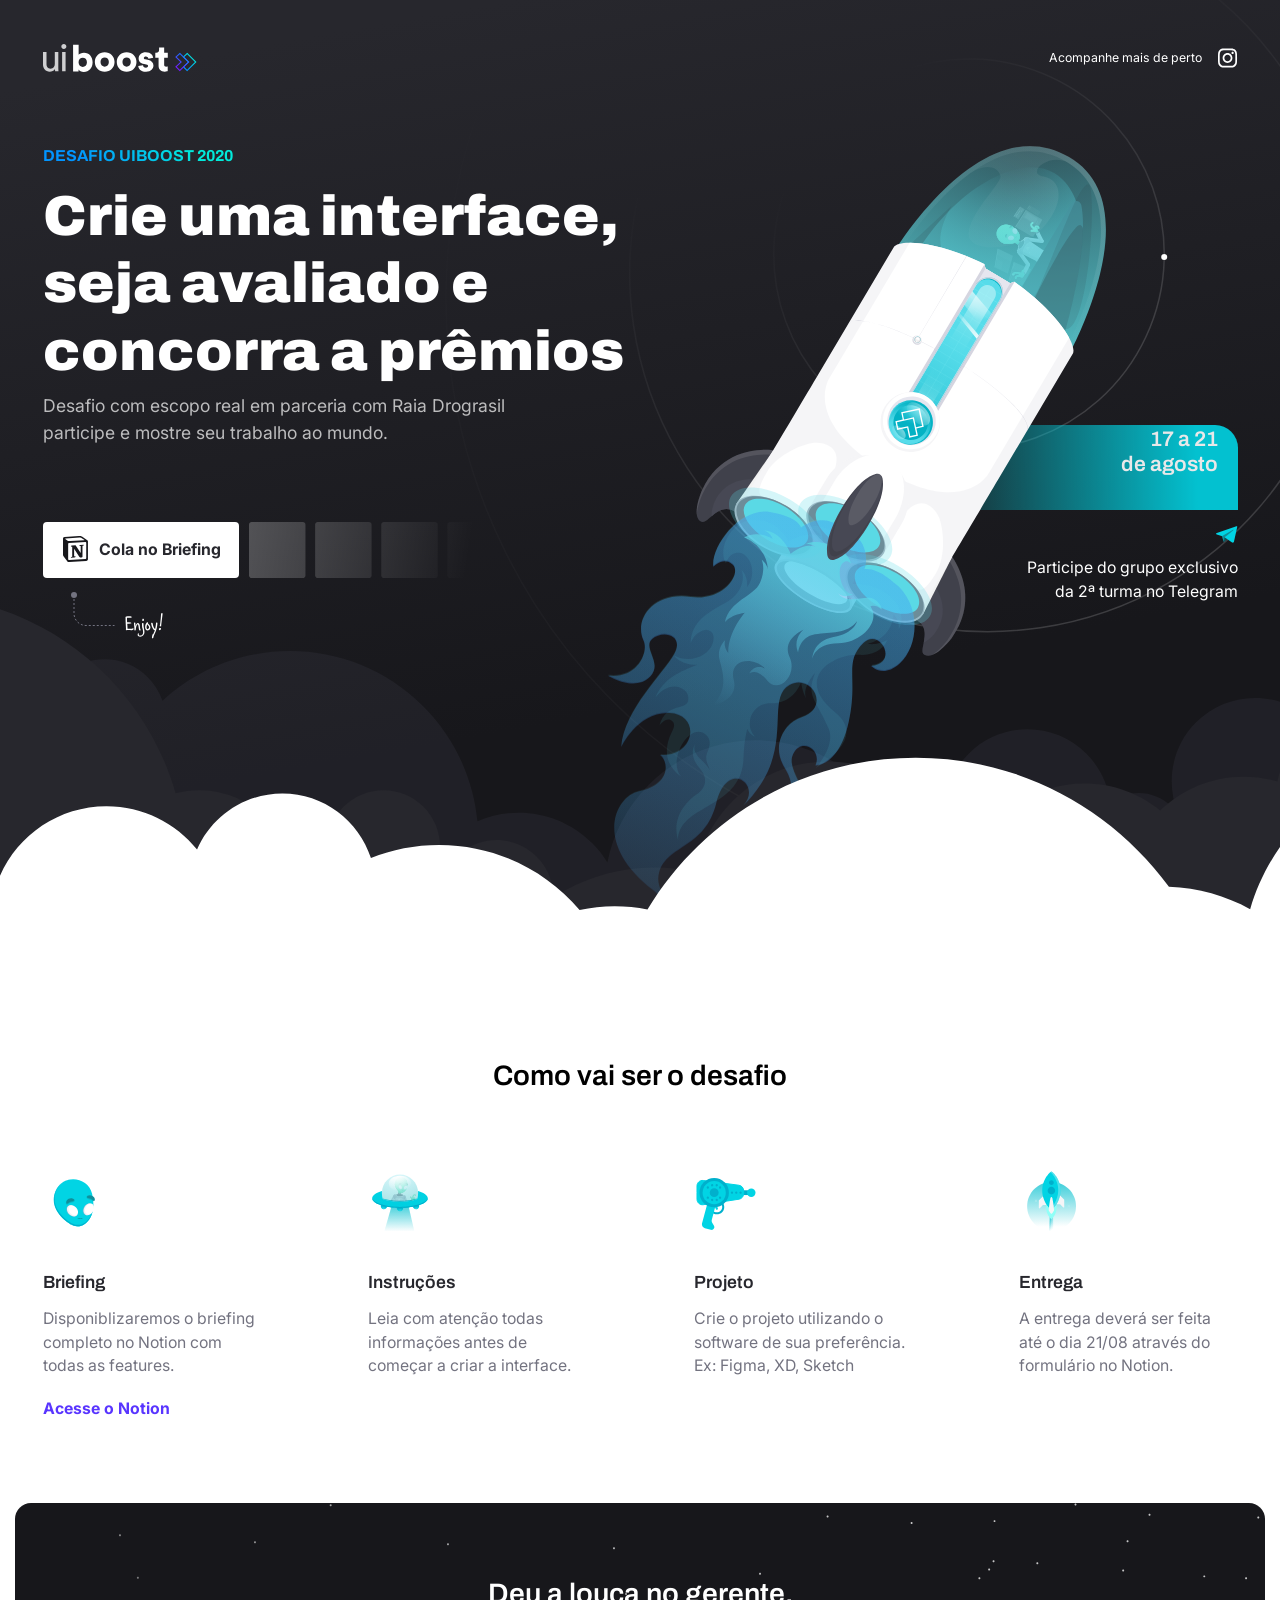
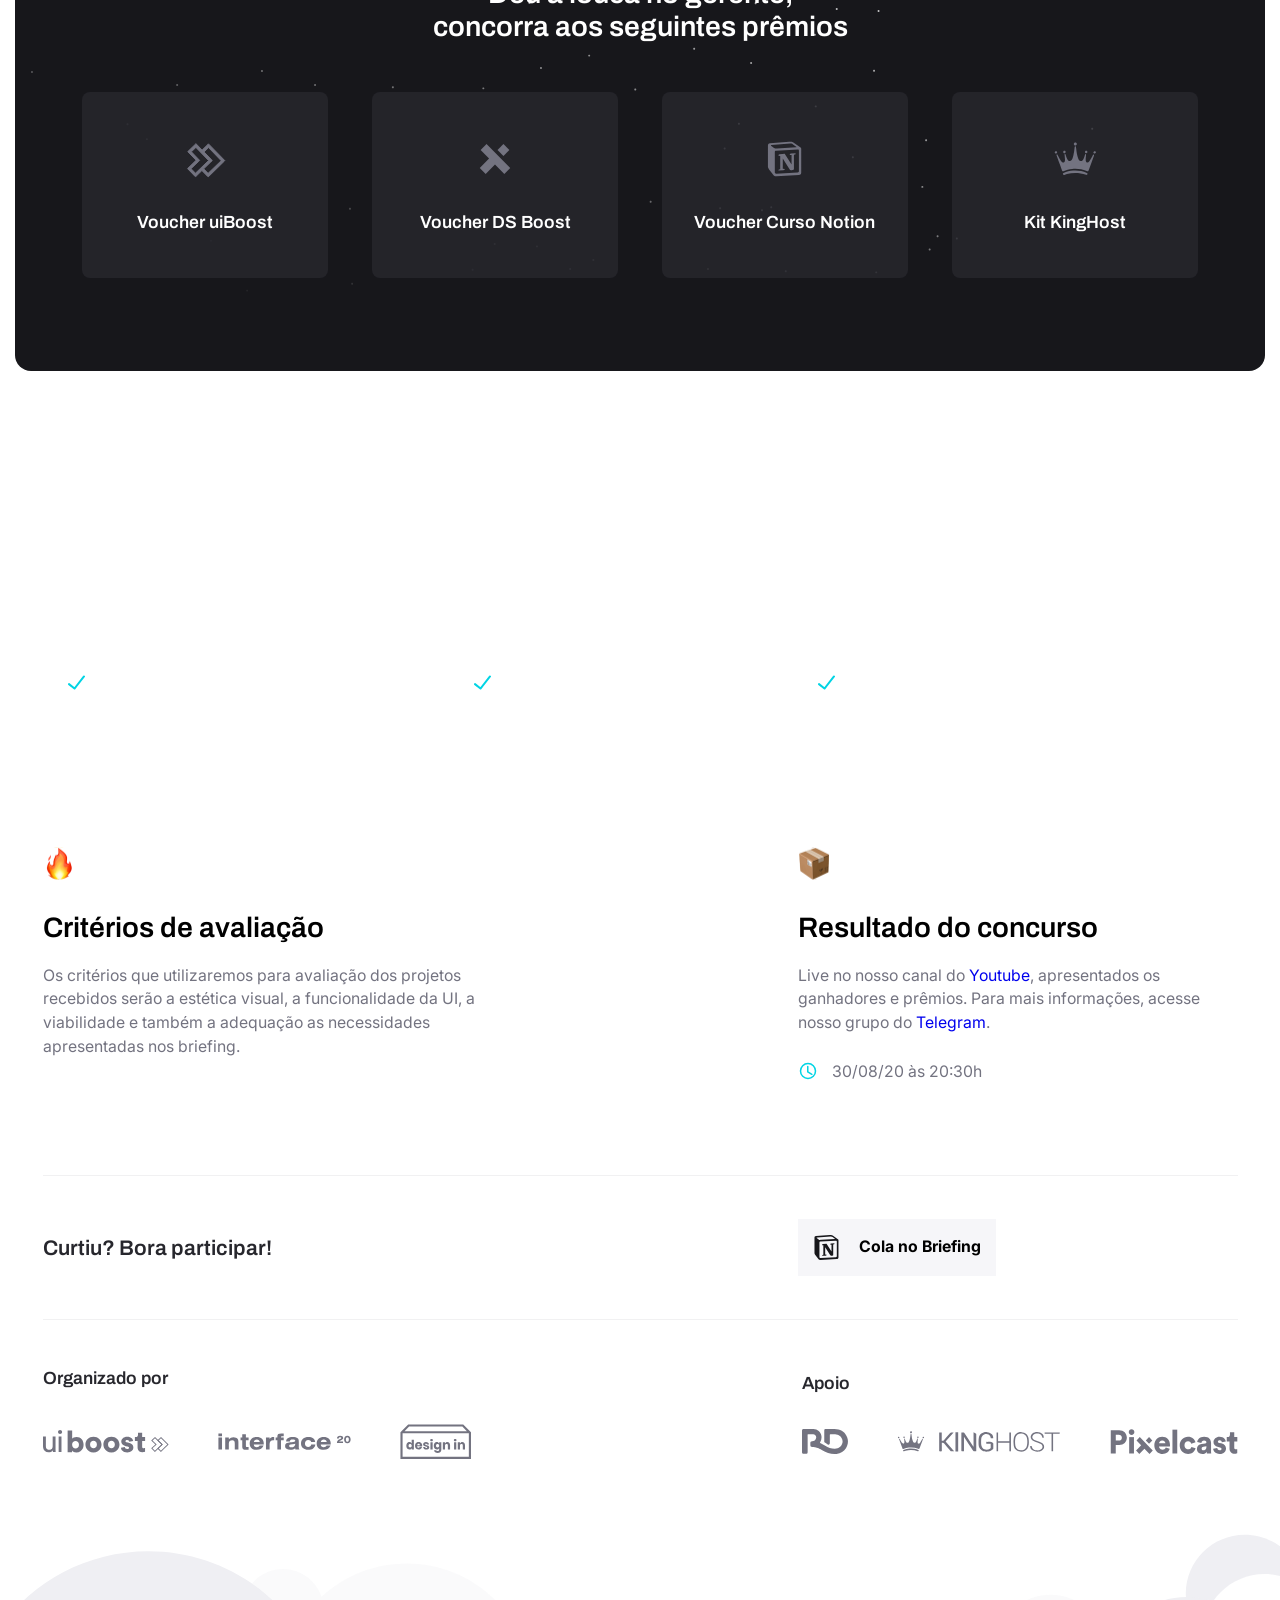
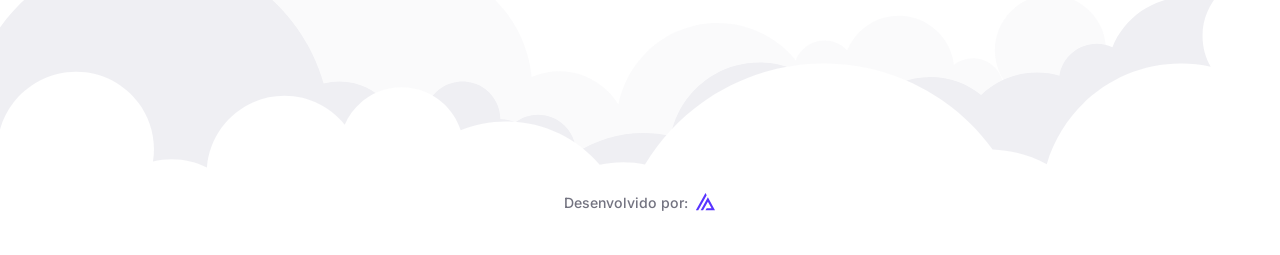
==== commit fcc1d04f: "Add files via upload" ====
--- a/index.html
+++ b/index.html
@@ -85,6 +85,9 @@
                     <img src="./assets/brief.svg" alt="">
                     <h4>Briefing</h4>
                     <p>Disponiblizaremos o briefing completo no Notion com todas as features.</p>
+                    <div class="acess">
+                        <a href="">Acesse o Notion</a>
+                    </div>
                 </div>
                 <div class="item">
                     <img src="./assets/instructions.svg" alt="">
@@ -102,9 +105,7 @@
                     <p>A entrega deverá ser feita até o dia 21/08 através do formulário no Notion.</p>
                 </div>
             </div>
-            <div class="acess">
-                <a href="">Acesse o Notion</a>
-            </div>
+            
         </div>
     </section>
 
--- a/css/index.css
+++ b/css/index.css
@@ -10,6 +10,27 @@
 
 html {
   font-size: 62.5%;
+}
+
+@media screen and (max-width: 1300px) {
+  html {
+    font-size: 55%;
+  }
+}
+
+@media screen and (max-width: 991px) {
+  html {
+    font-size: 62.5%;
+  }
+}
+
+@media screen and (max-width: 480px) {
+  html {
+    font-size: 62.5%;
+  }
+}
+
+html, body {
   overflow-x: hidden;
 }
 
@@ -33,6 +54,12 @@
   line-height: 120%;
 }
 
+@media screen and (max-width: 991px) {
+  h1 {
+    font-size: 4.8rem;
+  }
+}
+
 h2 {
   font-size: 3.2rem;
   font-weight: 600;
@@ -41,6 +68,7 @@
 h3 {
   font-size: 2.4rem;
   font-weight: 600;
+  line-height: 120%;
   color: #27272D;
 }
 
@@ -117,7 +145,6 @@
   z-index: 10;
   width: 100%;
   max-width: 71.8rem;
-  height: 50.3rem;
 }
 
 #hero .container .text .challenge {
@@ -212,7 +239,6 @@
   position: absolute;
   width: 100%;
   max-width: 37rem;
-  height: 20.3rem;
   top: 31.7rem;
   right: 0;
   text-align: right;
@@ -226,7 +252,6 @@
 }
 
 #hero .container .image .info .date {
-  position: relative;
   background: linear-gradient(268.59deg, #01D4E4 12.6%, rgba(1, 148, 255, 0) 98.81%);
   opacity: 0.9;
   padding: 0.1rem 2.2rem 3.8rem 0;
@@ -391,6 +416,122 @@
   z-index: 4;
 }
 
+@media screen and (max-width: 1300px) {
+  #hero .container {
+    -webkit-box-pack: justify;
+        -ms-flex-pack: justify;
+            justify-content: space-between;
+  }
+}
+
+@media screen and (max-width: 991px) {
+  #hero {
+    padding-top: 9.6rem;
+  }
+  #hero .container {
+    -webkit-box-orient: vertical;
+    -webkit-box-direction: normal;
+        -ms-flex-direction: column;
+            flex-direction: column;
+    -webkit-box-align: center;
+        -ms-flex-align: center;
+            align-items: center;
+    -webkit-box-pack: center;
+        -ms-flex-pack: center;
+            justify-content: center;
+  }
+  #hero .container .text {
+    text-align: center;
+  }
+  #hero .container .text h1 {
+    margin-top: 1.6rem;
+  }
+  #hero .container .text p {
+    margin-top: 3.2rem;
+  }
+  #hero .container .text .briefing {
+    margin-top: 5.6rem;
+    max-width: unset;
+    display: -webkit-box;
+    display: -ms-flexbox;
+    display: flex;
+    -webkit-box-pack: center;
+        -ms-flex-pack: center;
+            justify-content: center;
+    -webkit-box-align: center;
+        -ms-flex-align: center;
+            align-items: center;
+  }
+  #hero .container .text .briefing .enjoy,
+  #hero .container .text .briefing .colors {
+    display: none;
+  }
+  #hero .container .text .briefing .btn-white {
+    max-width: 24.9rem;
+    margin-right: 0;
+  }
+  #hero .container .image {
+    margin-top: 7.5rem;
+    margin-left: 0;
+    max-width: 100%;
+    height: 67.39rem;
+    display: -webkit-box;
+    display: -ms-flexbox;
+    display: flex;
+  }
+  #hero .container .image .rocket {
+    width: 100%;
+    height: 100%;
+    min-width: 100%;
+    -webkit-transform: translateX(-30px);
+            transform: translateX(-30px);
+  }
+  #hero .container .image .info {
+    width: 37rem;
+    top: 26.5rem;
+    right: calc(8rem - 30px);
+  }
+  #hero .container .image .info .date {
+    padding: 2.015rem 3.2rem 1.885rem 0;
+  }
+  #hero .container .image .info img {
+    margin-top: 5.2rem;
+  }
+  #hero .container .image .space-circles {
+    bottom: -14rem;
+    left: 50%;
+    -webkit-transform: translateX(-50%);
+            transform: translateX(-50%);
+  }
+  #hero #cloud-1 {
+    height: 331.41px;
+    width: unset;
+    left: -14rem;
+    -webkit-transform: unset;
+            transform: unset;
+    bottom: -16rem;
+    -webkit-animation: unset;
+            animation: unset;
+  }
+  #hero #cloud-2 {
+    height: 545px;
+    bottom: -34rem;
+    left: -63rem;
+    -webkit-transform: unset;
+            transform: unset;
+    -webkit-animation: unset;
+            animation: unset;
+    color: white;
+  }
+  #hero #cloud-3 {
+    height: 559px;
+    left: -68rem;
+    bottom: -39rem;
+    -webkit-transform: unset;
+            transform: unset;
+  }
+}
+
 @-webkit-keyframes rotating {
   0% {
     -webkit-transform: rotate(0deg);
@@ -478,7 +619,7 @@
 #challenge {
   position: relative;
   z-index: 5;
-  padding: 12rem 9.7rem;
+  padding: 9.6rem 0;
   background: #FFFF;
 }
 
@@ -499,9 +640,9 @@
   display: -webkit-box;
   display: -ms-flexbox;
   display: flex;
-  -webkit-box-align: center;
-      -ms-flex-align: center;
-          align-items: center;
+  -webkit-box-align: start;
+      -ms-flex-align: start;
+          align-items: flex-start;
   -webkit-box-pack: justify;
       -ms-flex-pack: justify;
           justify-content: space-between;
@@ -540,6 +681,23 @@
   color: #5935FF;
 }
 
+@media screen and (max-width: 991px) {
+  #challenge {
+    padding: 0;
+    padding-bottom: 12rem;
+    margin-top: 15rem;
+  }
+  #challenge .container .items {
+    margin-top: 0;
+    padding: 0 4.8rem;
+  }
+  #challenge .container .items .item {
+    max-width: 24.8rem;
+    margin-top: 8rem;
+    text-align: center;
+  }
+}
+
 #awards {
   background: #FFFF;
   width: 100%;
@@ -547,6 +705,7 @@
 
 #awards .container {
   max-width: 1368px;
+  padding: 0 15px;
 }
 
 #awards .container .main {
@@ -562,7 +721,6 @@
 }
 
 #awards .container .main .cards {
-  margin-top: 5.5rem;
   display: -webkit-box;
   display: -ms-flexbox;
   display: flex;
@@ -572,6 +730,8 @@
   -webkit-box-pack: justify;
       -ms-flex-pack: justify;
           justify-content: space-between;
+  -ms-flex-wrap: wrap;
+      flex-wrap: wrap;
 }
 
 #awards .container .main .cards .card {
@@ -584,6 +744,7 @@
   -webkit-box-pack: center;
       -ms-flex-pack: center;
           justify-content: center;
+  margin-top: 5.5rem;
   width: 100%;
   max-width: 28rem;
   height: 21.1rem;
@@ -608,19 +769,45 @@
   line-height: 120%;
 }
 
+@media screen and (max-width: 768px) {
+  #awards .container .main .cards {
+    gap: 2.4rem;
+    margin-top: 8rem;
+    -webkit-box-pack: center;
+        -ms-flex-pack: center;
+            justify-content: center;
+  }
+  #awards .container .main .cards .card {
+    margin-top: 0;
+  }
+  #awards .container .main .cards .card h4 {
+    margin-top: 3.2rem;
+  }
+}
+
 #participate {
   background: #FFFF;
 }
 
 #participate .container {
   max-width: 1302px;
+  display: -webkit-box;
+  display: -ms-flexbox;
+  display: flex;
+  -webkit-box-align: center;
+      -ms-flex-align: center;
+          align-items: center;
+  -webkit-box-pack: center;
+      -ms-flex-pack: center;
+          justify-content: center;
 }
 
 #participate .container .box {
+  width: 100%;
   padding: 8rem 4.3rem 9.6rem 4.3rem;
   background: url(https://raw.githubusercontent.com/Hudsonhfreitas/UiBoost/4d74a8e260c5122c94c96f19a676abe6dbd88d87/assets/bg-porque_participar.svg) no-repeat;
   height: 42.9rem;
-  border-radius: 0 0 16px;
+  border-radius: 0 0 16px 16px;
   color: #FFFF;
   display: -webkit-box;
   display: -ms-flexbox;
@@ -872,8 +1059,8 @@
 
 .container {
   width: 100%;
-  max-width: 1240px;
+  max-width: 1255px;
   margin: 0 auto;
-  padding: 0 15px;
+  padding: 0 30px;
 }
 /*# sourceMappingURL=index.css.map */
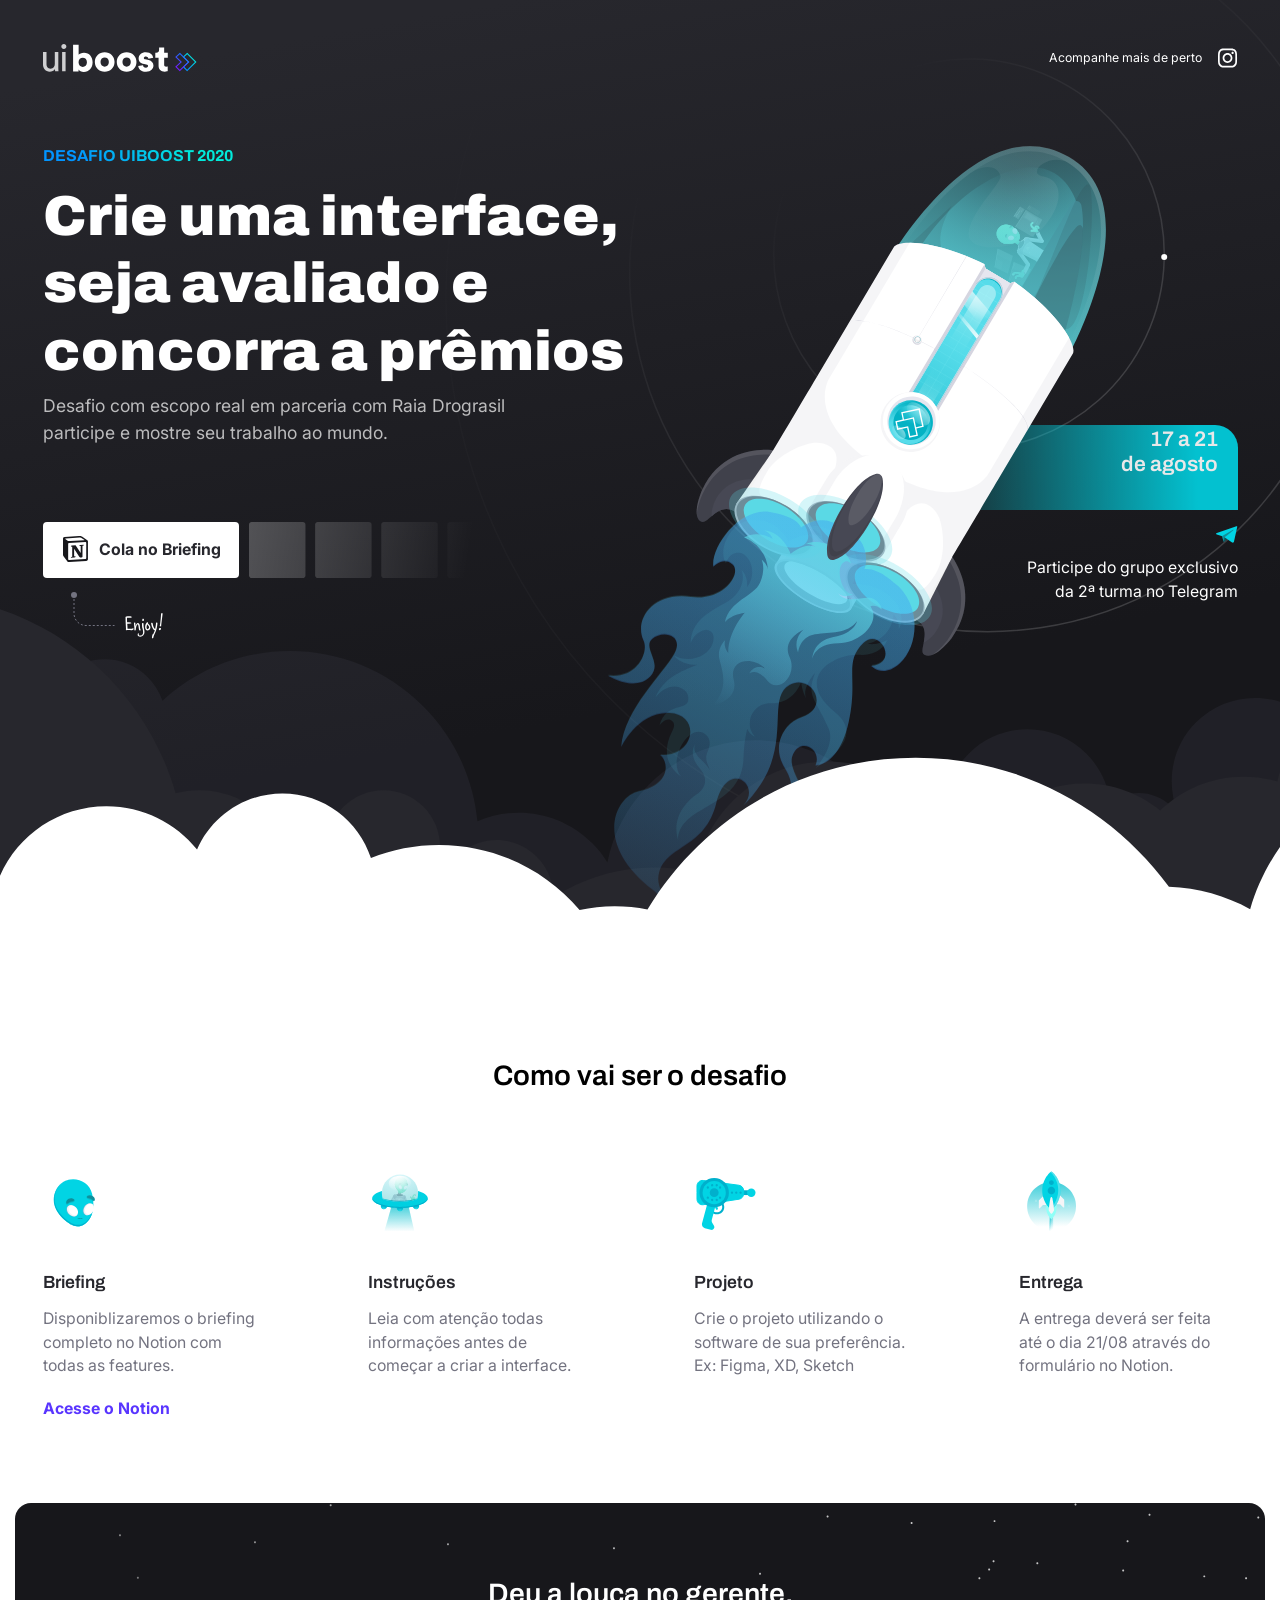
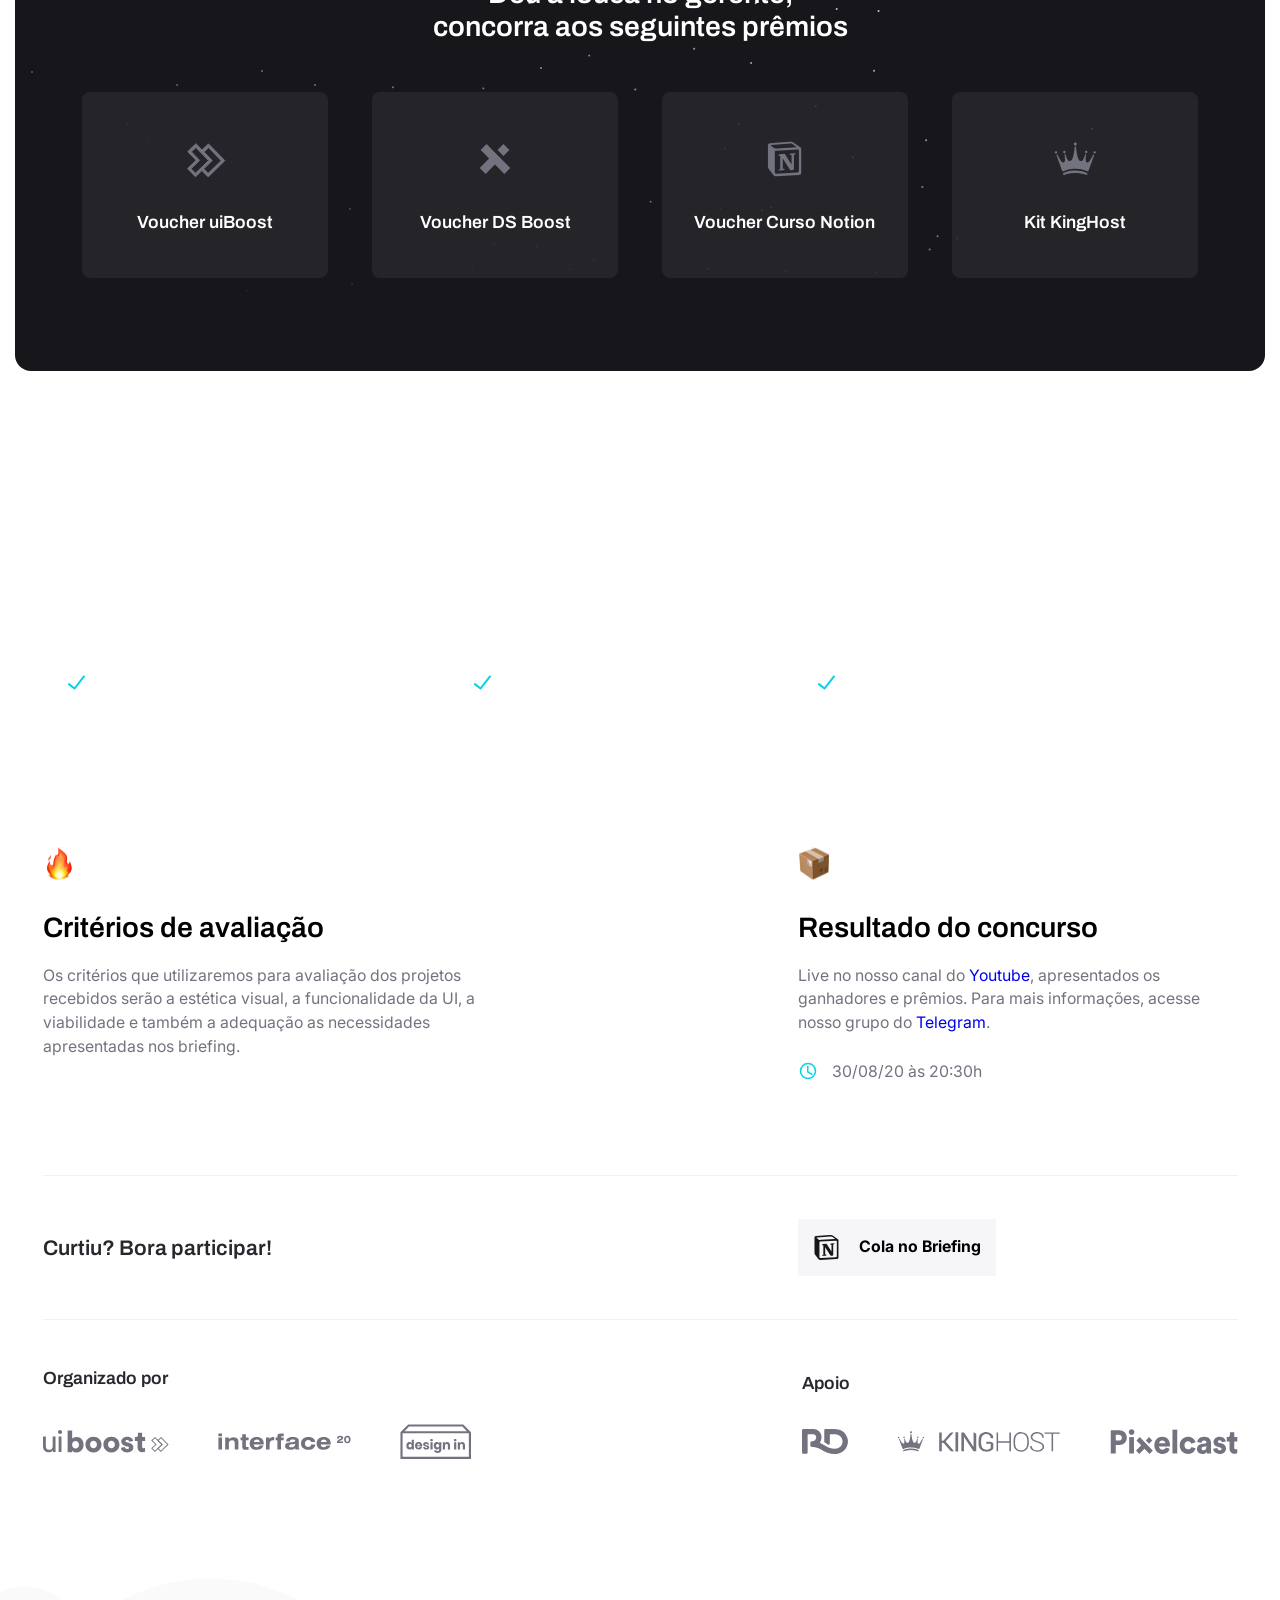
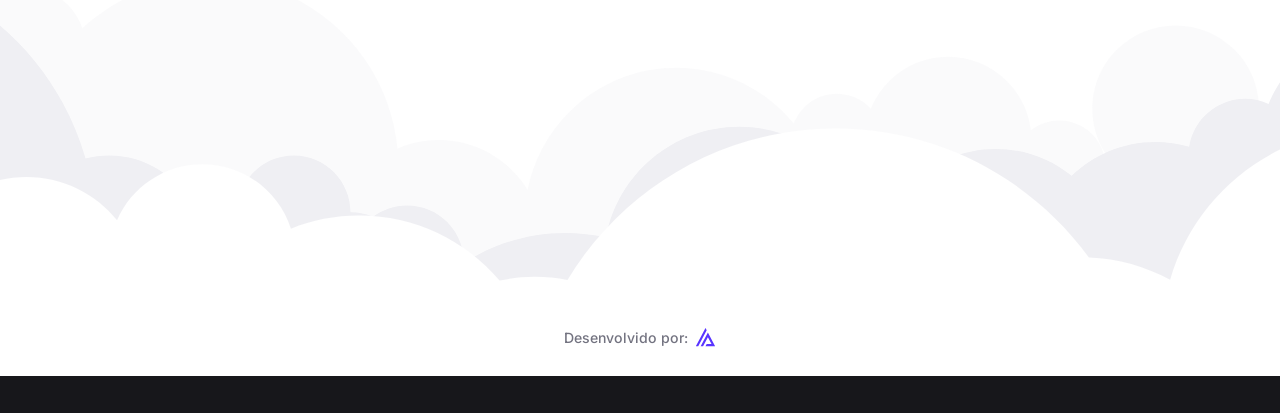
==== commit 14292965: "Add files via upload" ====
--- a/index.html
+++ b/index.html
@@ -16,7 +16,7 @@
             <nav>
                 <img class="logo" src="./assets/logo-uiboost-header.svg" alt="">
                 <a href="">
-                    Acompanhe mais de perto
+                    <span>Acompanhe mais de perto</span>
                     <img src="assets/icon-instagram.svg" alt="">
                 </a>
             </nav>
@@ -66,7 +66,7 @@
                         <h3>17 a 21 <br /> de agosto</h3>
                     </div>
                     <img src="./assets/plane.svg" alt="">
-                    <span>Participe do grupo exclusivo <br />da 2ª turma no Telegram</span>
+                    <span>Participe do grupo exclusivo <br />da <span class="strong">2ª turma</span> no <span class="strong">Telegram</span></span>
                 </div>
             </div>
         </div>
--- a/css/index.css
+++ b/css/index.css
@@ -24,12 +24,6 @@
   }
 }
 
-@media screen and (max-width: 480px) {
-  html {
-    font-size: 62.5%;
-  }
-}
-
 html, body {
   overflow-x: hidden;
 }
@@ -125,6 +119,21 @@
 header nav a img {
   height: 20px;
   width: 20px;
+}
+
+@media screen and (max-width: 600px) {
+  header nav {
+    -webkit-box-align: end;
+        -ms-flex-align: end;
+            align-items: flex-end;
+  }
+  header nav a {
+    width: unset;
+    max-width: inherit;
+  }
+  header nav a span {
+    display: none;
+  }
 }
 
 #hero {
@@ -532,6 +541,114 @@
   }
 }
 
+@media screen and (max-width: 600px) {
+  #hero {
+    background-position: center;
+  }
+  #hero .container {
+    margin-top: 7.2rem;
+  }
+  #hero .container .text .challenge {
+    font-size: 1.6rem;
+  }
+  #hero .container .text h1 {
+    font-size: 3rem;
+  }
+  #hero .container .text h1 br {
+    display: none;
+  }
+  #hero .container .text p {
+    margin-top: 2.4rem;
+    font-size: 1.8rem;
+  }
+  #hero .container .text p br {
+    display: none;
+  }
+  #hero .container .text .briefing {
+    margin-top: 4rem;
+  }
+  #hero .container .text .briefing .btn-white {
+    max-width: 22.3rem;
+  }
+  #hero .container .text .briefing .btn-white img {
+    width: 20px;
+    height: 20px;
+  }
+  #hero .container .image {
+    margin-top: 6rem;
+    max-width: 296px;
+  }
+  #hero .container .image .space-circles {
+    bottom: 20rem;
+    width: 682px;
+    height: 682px;
+  }
+  #hero .container .image .space-circles #circle-1 img {
+    width: 682px;
+    height: 682px;
+  }
+  #hero .container .image .space-circles #circle-2 {
+    top: 16.4rem;
+    left: 16.4rem;
+  }
+  #hero .container .image .space-circles #circle-2 img {
+    width: 430.33px;
+    height: 430.33px;
+  }
+  #hero .container .image .space-circles #circle-3 {
+    top: 24.7rem;
+    left: 24.7rem;
+  }
+  #hero .container .image .space-circles #circle-3 img {
+    width: 234.94px;
+    height: 234.94px;
+  }
+  #hero .container .image .rocket {
+    width: 100%;
+    height: 463px;
+  }
+  #hero .container .image .info {
+    width: 100%;
+    max-width: 22.2rem;
+    display: -webkit-box;
+    display: -ms-flexbox;
+    display: flex;
+    -webkit-box-orient: vertical;
+    -webkit-box-direction: normal;
+        -ms-flex-direction: column;
+            flex-direction: column;
+    -webkit-box-align: center;
+        -ms-flex-align: center;
+            align-items: center;
+    -webkit-box-pack: center;
+        -ms-flex-pack: center;
+            justify-content: center;
+    top: unset;
+    bottom: 8.5rem;
+  }
+  #hero .container .image .info .date {
+    background: none;
+    border-radius: 0;
+    padding: 0;
+  }
+  #hero .container .image .info img {
+    margin-top: 4.2rem;
+    -ms-flex-item-align: center;
+        -ms-grid-row-align: center;
+        align-self: center;
+  }
+  #hero .container .image .info span {
+    text-align: center;
+    font-size: 1.6rem;
+  }
+  #hero .container .image .info span br {
+    display: none;
+  }
+  #hero .container .image .info span .strong {
+    font-weight: 700;
+  }
+}
+
 @-webkit-keyframes rotating {
   0% {
     -webkit-transform: rotate(0deg);
@@ -698,6 +815,12 @@
   }
 }
 
+@media screen and (max-width: 660px) {
+  #challenge .container .items {
+    padding: 0;
+  }
+}
+
 #awards {
   background: #FFFF;
   width: 100%;
@@ -849,6 +972,49 @@
   margin-left: 2.4rem;
 }
 
+@media screen and (max-width: 991px) {
+  #participate .container .box {
+    background-size: cover;
+    background-position: top;
+    height: 70.4rem;
+    text-align: center;
+    padding: 8rem 4.1rem 8rem 4.1rem;
+  }
+  #participate .container .box ul {
+    -webkit-box-orient: vertical;
+    -webkit-box-direction: normal;
+        -ms-flex-direction: column;
+            flex-direction: column;
+    margin-top: 6.4rem;
+    text-align: center;
+  }
+  #participate .container .box ul li {
+    display: -webkit-box;
+    display: -ms-flexbox;
+    display: flex;
+    -webkit-box-orient: vertical;
+    -webkit-box-direction: normal;
+        -ms-flex-direction: column;
+            flex-direction: column;
+    -webkit-box-align: center;
+        -ms-flex-align: center;
+            align-items: center;
+    width: 100%;
+    max-width: 34.5rem;
+  }
+  #participate .container .box ul li:not(:first-child) {
+    margin-top: 4.8rem;
+  }
+  #participate .container .box ul li img {
+    width: 15px;
+    height: 12px;
+  }
+  #participate .container .box ul li p {
+    margin-left: 0;
+    margin-top: 1.6rem;
+  }
+}
+
 #about {
   background: #FFFF;
   padding: 10.4rem 0;
@@ -901,6 +1067,36 @@
   width: 20px;
   height: 20px;
   margin-right: 1.6rem;
+}
+
+@media screen and (max-width: 991px) {
+  #about {
+    padding: 9.6rem 12.9rem;
+  }
+  #about .container {
+    -webkit-box-orient: vertical;
+    -webkit-box-direction: normal;
+        -ms-flex-direction: column;
+            flex-direction: column;
+    -webkit-box-align: center;
+        -ms-flex-align: center;
+            align-items: center;
+  }
+  #about .container .item {
+    text-align: center;
+  }
+  #about .container .item:not(:first-child) {
+    margin-top: 6.4rem;
+  }
+  #about .container .item span {
+    -webkit-box-pack: center;
+        -ms-flex-pack: center;
+            justify-content: center;
+    margin-top: 2.4rem;
+  }
+  #about .container .item span img {
+    margin-right: 1.85rem;
+  }
 }
 
 footer {
@@ -1053,6 +1249,59 @@
   margin-left: 0.8rem;
 }
 
+@media screen and (max-width: 1300px) {
+  footer #clouds-footer {
+    position: relative;
+    height: 50.3rem;
+  }
+  footer #clouds-footer > img {
+    min-width: 1920px;
+    left: -400px;
+    position: absolute;
+    top: 0;
+  }
+  footer #clouds-footer span {
+    bottom: 3.2rem;
+  }
+}
+
+@media screen and (max-width: 991px) {
+  footer .container .top {
+    -webkit-box-orient: vertical;
+    -webkit-box-direction: normal;
+        -ms-flex-direction: column;
+            flex-direction: column;
+    -webkit-box-pack: center;
+        -ms-flex-pack: center;
+            justify-content: center;
+    padding: 6.4rem 0;
+  }
+  footer .container .top .left, footer .container .top .right {
+    width: unset;
+    max-width: unset;
+  }
+  footer .container .top .right {
+    margin-top: 3.2rem;
+  }
+  footer .container .bottom {
+    padding: 7.1rem  0 7.2rem 0;
+    -webkit-box-orient: vertical;
+    -webkit-box-direction: normal;
+        -ms-flex-direction: column;
+            flex-direction: column;
+    -webkit-box-pack: center;
+        -ms-flex-pack: center;
+            justify-content: center;
+    text-align: center;
+  }
+  footer .container .bottom .supportedBy {
+    margin-top: 7.415rem;
+  }
+  footer #clouds-footer > img {
+    left: -500px;
+  }
+}
+
 body {
   background-color: #17171B;
 }
@@ -1063,4 +1312,10 @@
   margin: 0 auto;
   padding: 0 30px;
 }
+
+@media screen and (max-width: 600px) {
+  .container {
+    padding: 0 19px;
+  }
+}
 /*# sourceMappingURL=index.css.map */
